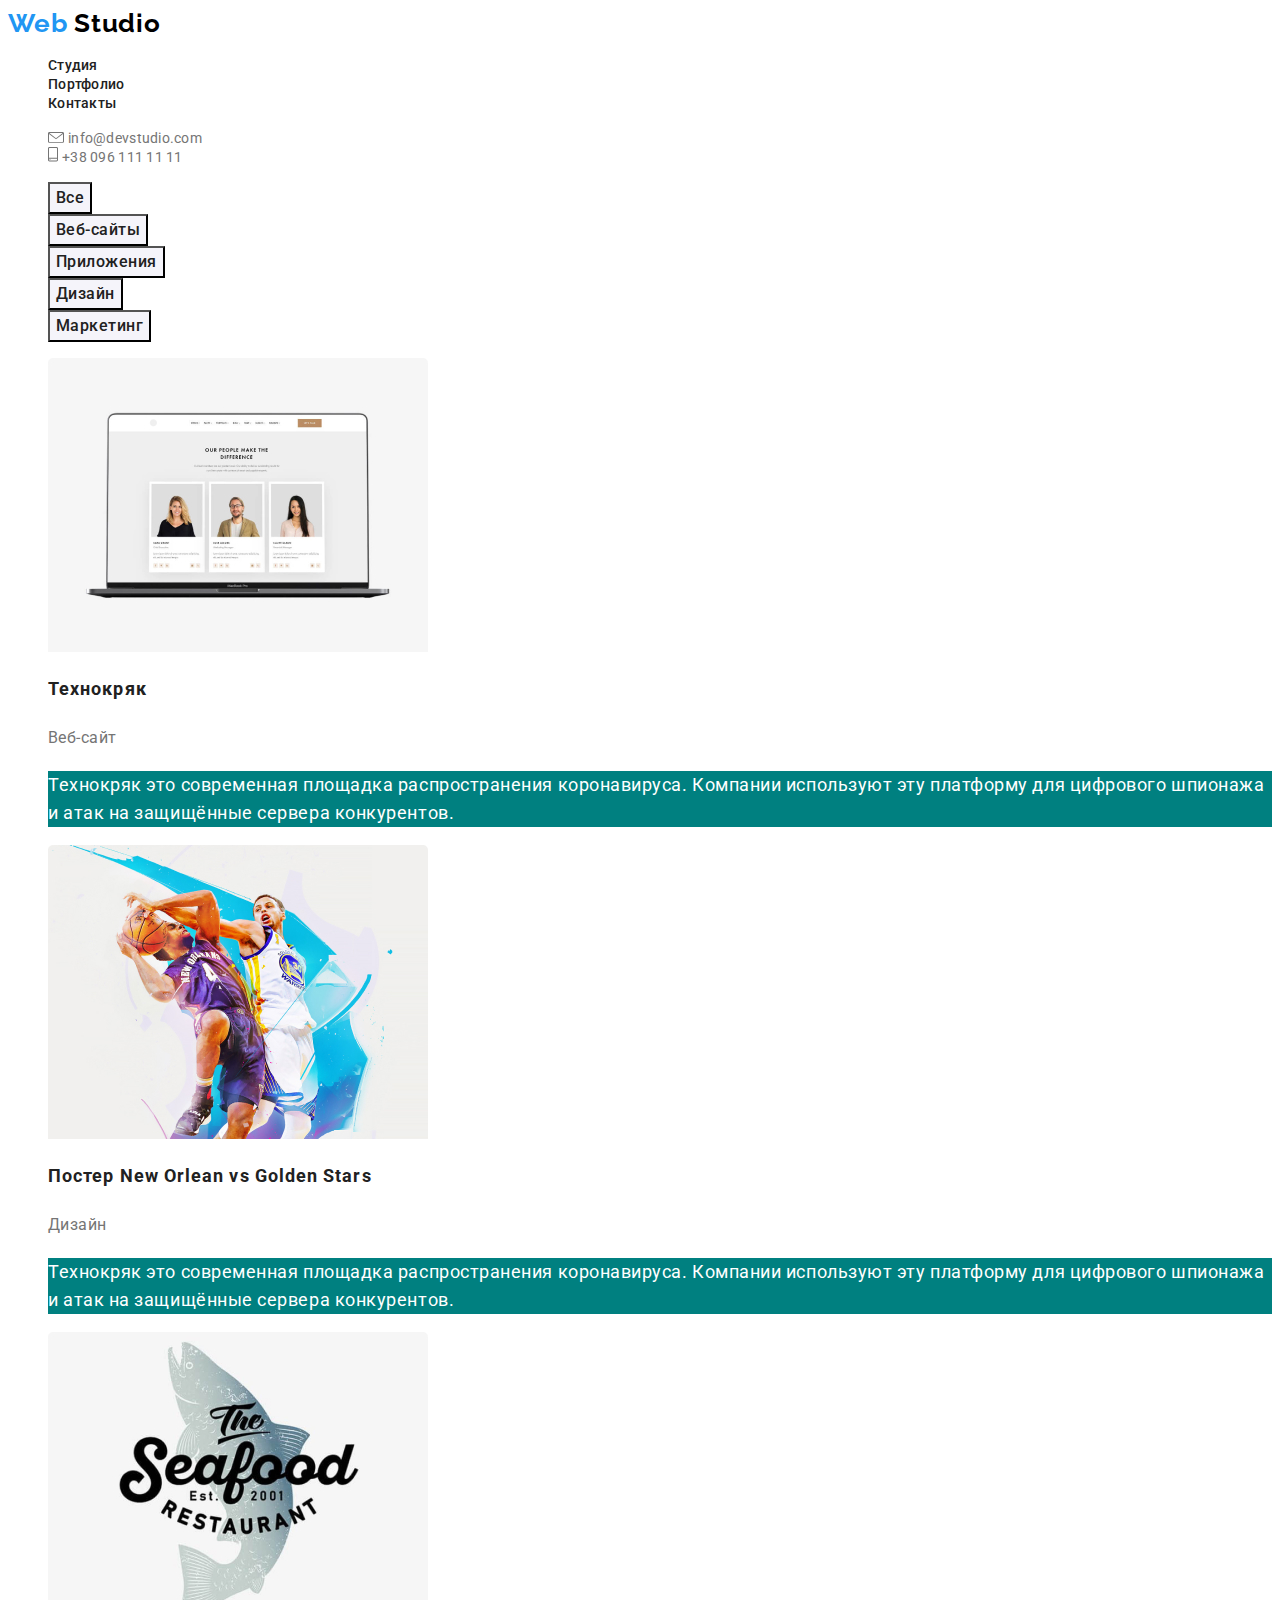
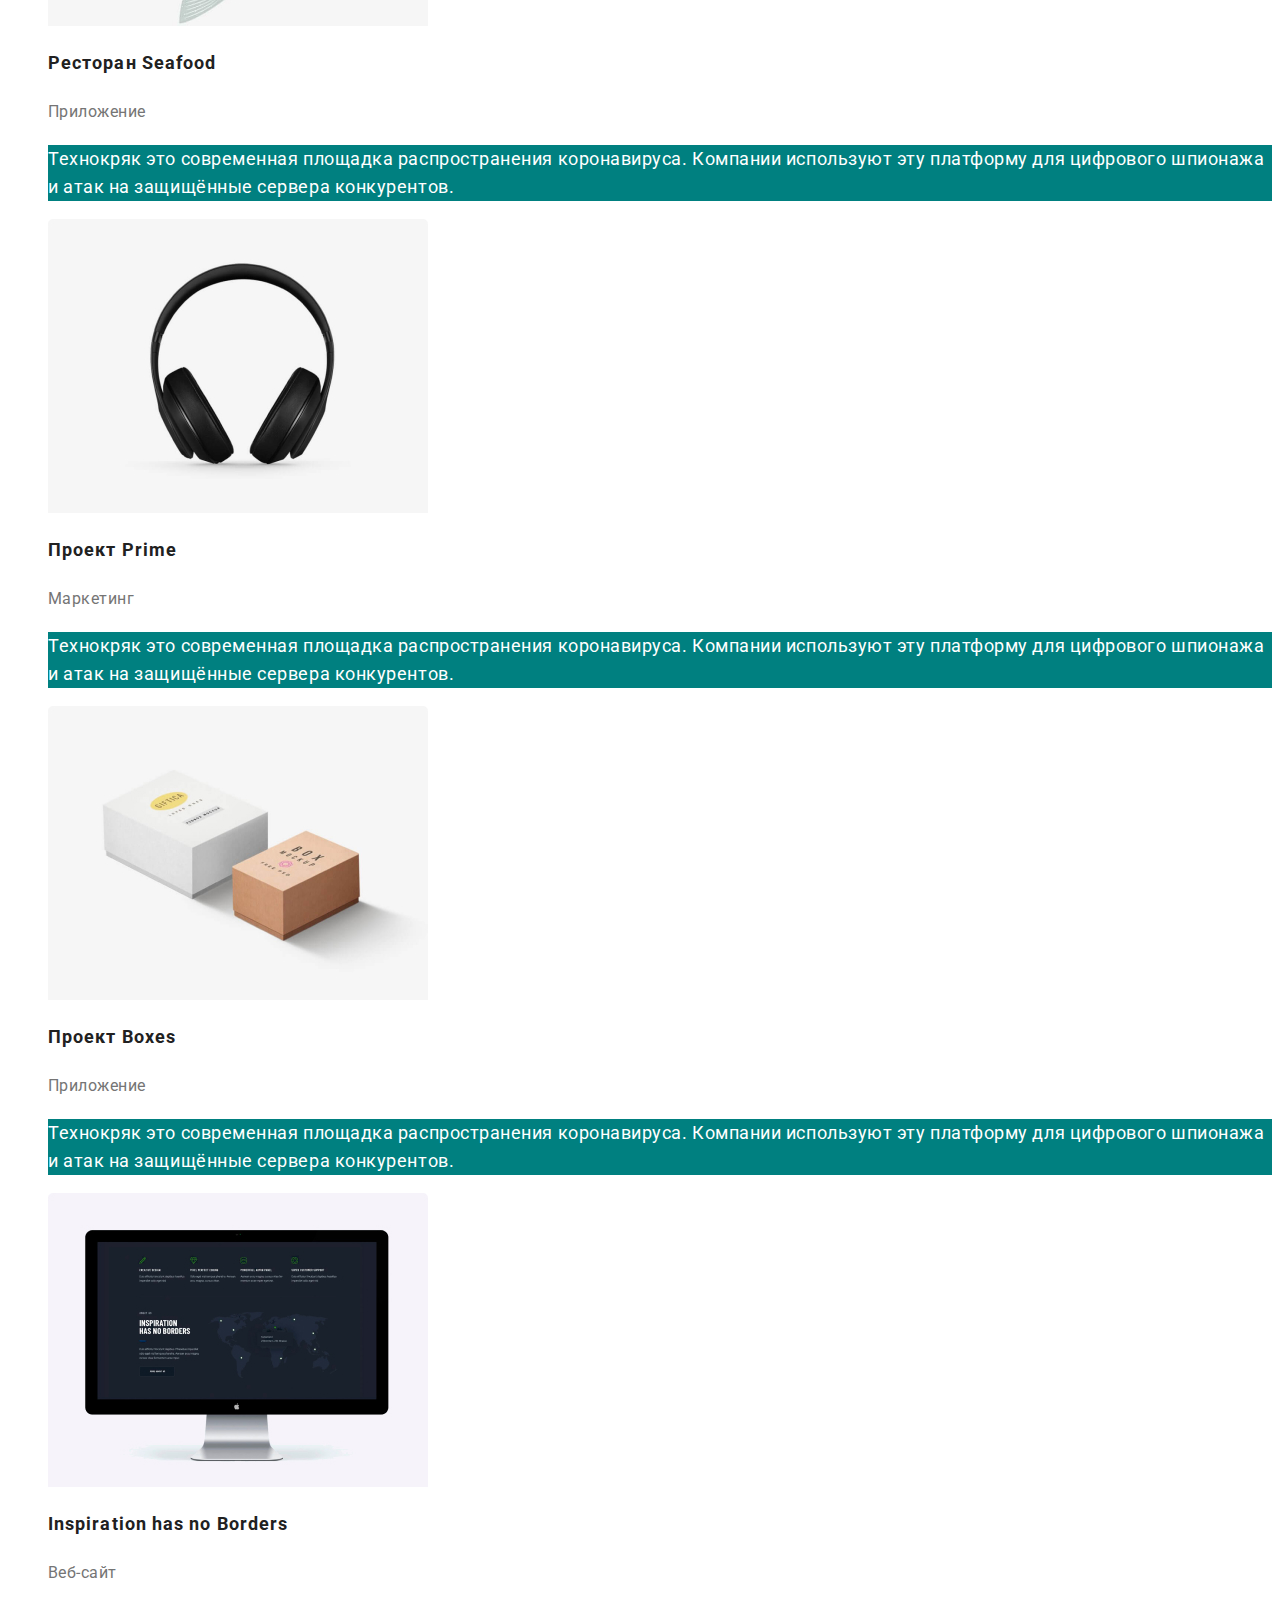
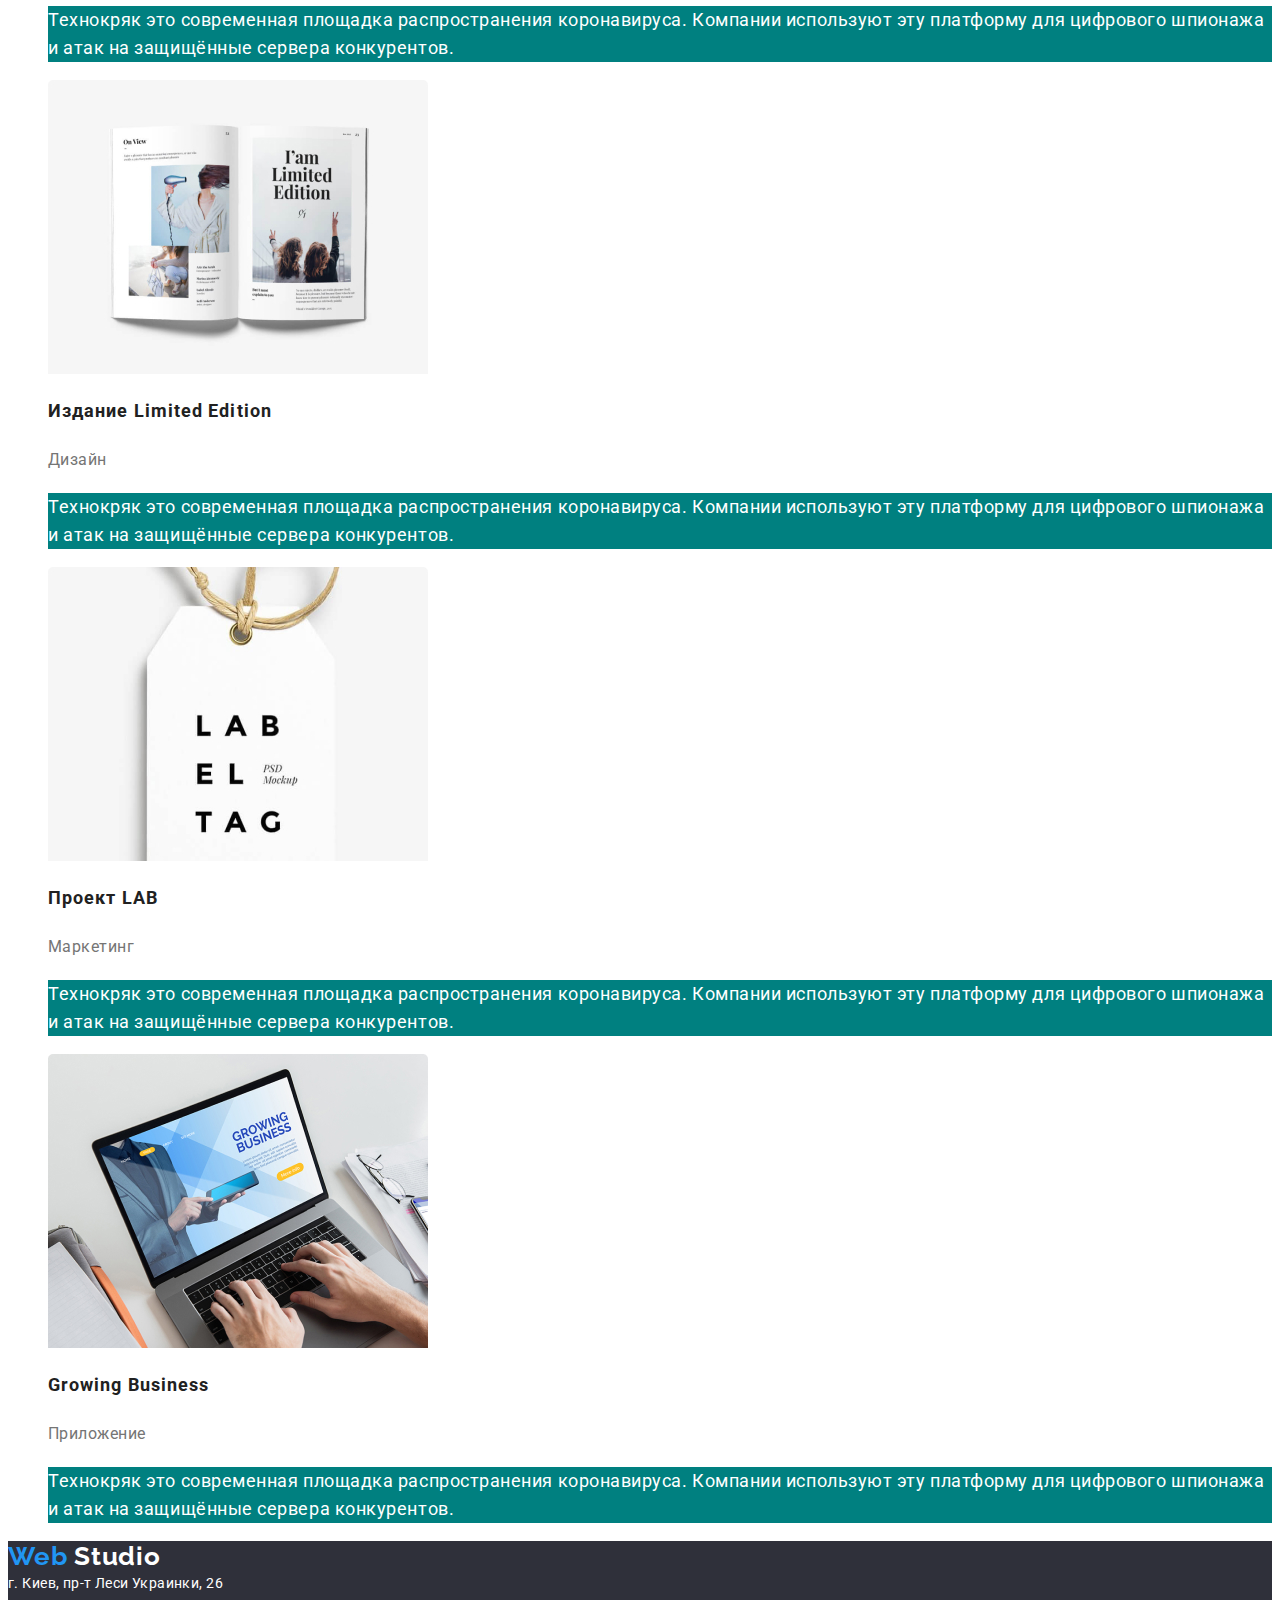
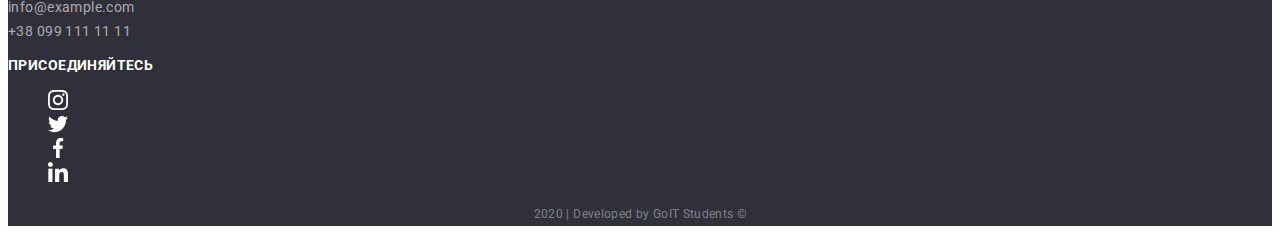
==== portfolio.html @ 72226795 "commit" ====
<!DOCTYPE html>
<html lang="ru">
<head>
    <meta charset="UTF-8">
    <meta name="viewport" content="width=device-width, initial-scale=1.0">
    <title>Портфолио</title>
    <link href="https://fonts.googleapis.com/css2?family=Raleway:wght@700&family=Roboto:wght@400;500;700;900&display=swap" rel="stylesheet">
    <link rel="stylesheet" href="./css/styles.css">
</head>
<body>
    <!-- Шапка сайта -->
    <header>
        <!-- Главная навигация -->
        <nav>
            <a href="./index.html" lang="en" class="studio-logo">Web <span class="logo">Studio</span></a>
            <!-- Навигация на другие страницы -->
            <ul class="nav-bar">
                <li><a href="./index.html" target="_blank" class="link">Студия</a></li>
                <li><a href="./portfolio.html" class="link">Портфолио</a></li>
                <li><a href="./contacts.html" target="_blank" class="link">Контакты</a></li>
            </ul>
        </nav>

        <ul class="contacts">
            <li>
                <svg width="16" height="11" viewBox="0 0 16 11" fill="none" xmlns="http://www.w3.org/2000/svg">
                <path d="M14.5 0H1.50001C0.672854 0 0 0.608544 0 1.35664V9.49644C0 10.2445 0.672854 10.8531 1.50001 10.8531H14.5C15.3271 10.8531 16 10.2445 16 9.49644V1.35664C16 0.608544 15.3271 0 14.5 0ZM14.5 0.904418C14.5679 0.904418 14.6325 0.917165 14.6916 0.939428L8 6.18479L1.30833 0.939428C1.36742 0.917196 1.43204 0.904418 1.49998 0.904418H14.5ZM14.5 9.94863H1.50001C1.22414 9.94863 0.999996 9.74594 0.999996 9.49641V1.89496L7.67236 7.12497C7.76661 7.1987 7.8833 7.23538 8 7.23538C8.1167 7.23538 8.23339 7.19874 8.32764 7.12497L15 1.89496V9.49644C15 9.74594 14.7759 9.94863 14.5 9.94863Z" fill="#757575"/>
                </svg>
                <a href="mailto:info@devstudio.com" class="studio-contacts">info@devstudio.com</a>
            </li>
            <li>
                <svg width="10" height="15" viewBox="0 0 10 15" fill="none" xmlns="http://www.w3.org/2000/svg">
                    <path d="M8.5 0H1.5C0.672848 0 0 0.60854 0 1.35663V13.1141C0 13.8622 0.672848 14.4708 1.5 14.4708H8.5C9.32715 14.4708 10 13.8622 10 13.1141V1.35663C10 0.60854 9.32715 0 8.5 0ZM1.5 0.904423H8.5C8.77588 0.904423 9 1.10712 9 1.35663V10.8531H1V1.35663C1 1.10712 1.22412 0.904423 1.5 0.904423ZM8.5 13.5663H1.5C1.22412 13.5663 1 13.3636 1 13.1141V11.7575H9V13.1141C9 13.3636 8.77588 13.5663 8.5 13.5663Z" fill="#757575"/>
                    <path d="M2.35355 12.3422C2.54882 12.5188 2.54882 12.8051 2.35355 12.9817C2.15828 13.1583 1.84172 13.1583 1.64645 12.9817C1.45118 12.8051 1.45118 12.5188 1.64645 12.3422C1.84172 12.1656 2.15828 12.1656 2.35355 12.3422Z" fill="#757575"/>
                </svg>                   
                <a href="tel:+380961111111" class="studio-contacts">+38 096 111 11 11</a>
            </li>
        </ul>
    </header>
    <!-- Основной контент портфолио веб-студии -->
    <!-- Навигация по альбомам -->
    <main>
        <section>       
            <h1 class="hidden-title">Карточки проектов</h1>
            <ul class="filter">
                <li><button type="button" class="nav-portfolio">Все</button></li>
                <li><button type="button" class="nav-portfolio">Веб-сайты</button></li>
                <li><button type="button" class="nav-portfolio">Приложения</button></li>
                <li><button type="button" class="nav-portfolio">Дизайн</button></li>
                <li><button type="button" class="nav-portfolio">Маркетинг</button></li>
            </ul>
        <!-- Примеры работ -->
            <ul class="work-list">
                <li class="work-item">
                    <a href="">
                        <img src="./images/portfolio/site.jpg" alt="Оформление сайта" width="380" height="294">
                        <h2 class="list-title">Технокряк</h2>
                        <p class="work-type">Веб-сайт</p>
                        <p class="work-description">Технокряк это современная площадка распространения коронавируса. Компании используют эту платформу для цифрового шпионажа и атак на защищённые сервера конкурентов.</p>
                    </a>
                </li>
                <li class="work-item">
                    <a href="">
                        <img src="./images/portfolio/poster.jpg" alt="Постер с баскетболистами" width="380" height="294">
                        <h2 class="list-title">Постер New Orlean vs Golden Stars</h2>
                        <p class="work-type">Дизайн</p>
                        <p class="work-description">Технокряк это современная площадка распространения коронавируса. Компании используют эту платформу для цифрового шпионажа и атак на защищённые сервера конкурентов.</p>
                    </a>
                </li>
                <li class="work-item">
                    <a href="">
                        <img src="./images/portfolio/seafood.jpg" alt="Лого ресторана" width="380" height="294">
                        <h2 class="list-title">Ресторан Seafood</h2>
                        <p class="work-type">Приложение</p>
                        <p class="work-description">Технокряк это современная площадка распространения коронавируса. Компании используют эту платформу для цифрового шпионажа и атак на защищённые сервера конкурентов.</p>
                    </a>
                </li>
                <li class="work-item">
                    <a href=""><img src="./images/portfolio/prime.jpg" alt="Наушники" width="380" height="294">
                        <h2 class="list-title">Проект Prime</h2>
                        <p class="work-type">Маркетинг</p>
                        <p class="work-description">Технокряк это современная площадка распространения коронавируса. Компании используют эту платформу для цифрового шпионажа и атак на защищённые сервера конкурентов.</p>
                    </a>
                </li>
                <li class="work-item">
                    <a href="">
                        <img src="./images/portfolio/boxes.jpg" alt="Картонные коробки" width="380" height="294">
                        <h2 class="list-title">Проект Boxes</h2>
                        <p class="work-type">Приложение</p>
                        <p class="work-description">Технокряк это современная площадка распространения коронавируса. Компании используют эту платформу для цифрового шпионажа и атак на защищённые сервера конкурентов.</p>
                    </a>
                </li>
                <li class="work-item">
                    <a href="">
                        <img src="./images/portfolio/inspiration.jpg" alt="Монитор" width="380" height="294">
                        <h2 lang="en" class="list-title">Inspiration has no Borders</h2>
                        <p class="work-type">Веб-сайт</p>
                        <p class="work-description">Технокряк это современная площадка распространения коронавируса. Компании используют эту платформу для цифрового шпионажа и атак на защищённые сервера конкурентов.</p>
                    </a>
                </li>
                <li class="work-item">
                    <a href="">
                        <img src="./images/portfolio/limited-edition.jpg" alt="Открытый журнал" width="380" height="294">
                        <h2 class="list-title">Издание Limited Edition</h2>
                        <p class="work-type">Дизайн</p>
                        <p class="work-description">Технокряк это современная площадка распространения коронавируса. Компании используют эту платформу для цифрового шпионажа и атак на защищённые сервера конкурентов.</p>
                    </a>
                </li>
                <li class="work-item">
                    <a href="">
                        <img src="./images/portfolio/lab.jpg" alt="Бирка для изделия" width="380" height="294">
                        <h2 lang="en" class="list-title">Проект LAB</h2>
                        <p class="work-type">Маркетинг</p>
                        <p class="work-description">Технокряк это современная площадка распространения коронавируса. Компании используют эту платформу для цифрового шпионажа и атак на защищённые сервера конкурентов.</p>
                    </a>
                </li>
                <li class="work-item">
                    <a href=""><img src="./images/portfolio/business.jpg" alt="Открытый ноутбук" width="380" height="294">
                        <h2 class="list-title">Growing Business</h2>
                        <p class="work-type">Приложение</p>
                        <p class="work-description">Технокряк это современная площадка распространения коронавируса. Компании используют эту платформу для цифрового шпионажа и атак на защищённые сервера конкурентов.</p>
                    </a>
                </li>
            </ul>
        </section>
    </main>
    <!-- Подвал сайта -->
    <footer>
        <a href="./index.html" lang="en" class="studio-logo">Web <span class="footer-logo">Studio</span></a>
        <address>
            г. Киев, пр-т Леси Украинки, 26
        </address>
        <address>
            <a href="mailto:info@example.com" class="footer-contacts">info@example.com</a><br>
            <a href="tel:+380991111111" class="footer-contacts">+38 099 111 11 11</a>
          </address>
        <p class="join-us">Присоединяйтесь</p>           
        <ul class="social-links-list">
            <li>
                <a href="http://www.instagram.com" target="_blank" rel="noreferrer noopener" aria-label="Instagram link">
                    <svg width="20" height="20" viewBox="0 0 20 20" fill="none" xmlns="http://www.w3.org/2000/svg">
                        <path d="M19.9804 5.88005C19.9336 4.81738 19.7617 4.0868 19.5156 3.45374C19.2616 2.78176 18.8709 2.18014 18.359 1.68002C17.8589 1.1721 17.2533 0.777435 16.5891 0.527447C15.9524 0.281274 15.2256 0.109427 14.163 0.0625732C13.0924 0.0117516 12.7525 0 10.0371 0C7.32173 0 6.98185 0.0117516 5.91521 0.0586052C4.85253 0.105459 4.12195 0.277459 3.48904 0.523479C2.81692 0.777435 2.2153 1.16814 1.71517 1.68002C1.20726 2.18014 0.812743 2.78573 0.562603 3.44992C0.31643 4.0868 0.144583 4.81341 0.0977294 5.87609C0.0469078 6.9467 0.0351562 7.28658 0.0351562 10.002C0.0351562 12.7173 0.0469078 13.0572 0.0937614 14.1239C0.140615 15.1865 0.312615 15.9171 0.558787 16.5502C0.812743 17.2221 1.20726 17.8238 1.71517 18.3239C2.2153 18.8318 2.82088 19.2265 3.48508 19.4765C4.12195 19.7226 4.84856 19.8945 5.91139 19.9413C6.97788 19.9883 7.31791 19.9999 10.0333 19.9999C12.7487 19.9999 13.0885 19.9883 14.1552 19.9413C15.2179 19.8945 15.9484 19.7226 16.5813 19.4765C17.9254 18.9568 18.9881 17.8941 19.5078 16.5502C19.7538 15.9133 19.9258 15.1865 19.9727 14.1239C20.0195 13.0572 20.0313 12.7173 20.0313 10.002C20.0313 7.28658 20.0273 6.9467 19.9804 5.88005ZM18.1794 14.0457C18.1364 15.0225 17.9723 15.5499 17.8356 15.9015C17.4995 16.7728 16.808 17.4643 15.9367 17.8004C15.5851 17.9372 15.0538 18.1012 14.0809 18.1441C13.026 18.1911 12.7096 18.2027 10.0411 18.2027C7.37255 18.2027 7.05221 18.1911 6.00113 18.1441C5.02438 18.1012 4.49693 17.9372 4.1453 17.8004C3.71171 17.6402 3.31704 17.3862 2.9967 17.0541C2.6646 16.7298 2.41065 16.3391 2.2504 15.9055C2.11365 15.5539 1.94959 15.0225 1.90671 14.0497C1.8597 12.9948 1.8481 12.6783 1.8481 10.0097C1.8481 7.34122 1.8597 7.02087 1.90671 5.96995C1.94959 4.99319 2.11365 4.46575 2.2504 4.11412C2.41065 3.68038 2.6646 3.28586 3.00067 2.96536C3.32483 2.63327 3.71553 2.37931 4.14927 2.21921C4.5009 2.08247 5.03231 1.9184 6.0051 1.87537C7.05999 1.82851 7.37652 1.81676 10.0449 1.81676C12.7174 1.81676 13.0337 1.82851 14.0848 1.87537C15.0616 1.9184 15.589 2.08247 15.9407 2.21921C16.3742 2.37931 16.7689 2.63327 17.0893 2.96536C17.4213 3.28967 17.6753 3.68038 17.8356 4.11412C17.9723 4.46575 18.1364 4.99701 18.1794 5.96995C18.2263 7.02484 18.238 7.34122 18.238 10.0097C18.238 12.6783 18.2263 12.9908 18.1794 14.0457Z" fill="#FFFFFF"/>
                        <path d="M10.0371 4.86414C7.20074 4.86414 4.89941 7.16531 4.89941 10.0019C4.89941 12.8384 7.20074 15.1396 10.0371 15.1396C12.8737 15.1396 15.1749 12.8384 15.1749 10.0019C15.1749 7.16531 12.8737 4.86414 10.0371 4.86414ZM10.0371 13.3346C8.19702 13.3346 6.70442 11.8421 6.70442 10.0019C6.70442 8.16159 8.19702 6.66914 10.0371 6.66914C11.8774 6.66914 13.3698 8.16159 13.3698 10.0019C13.3698 11.8421 11.8774 13.3346 10.0371 13.3346Z" fill="#FFFFFF"/>
                        <path d="M16.5775 4.6611C16.5775 5.32346 16.0404 5.86052 15.3779 5.86052C14.7155 5.86052 14.1785 5.32346 14.1785 4.6611C14.1785 3.99858 14.7155 3.46167 15.3779 3.46167C16.0404 3.46167 16.5775 3.99858 16.5775 4.6611Z" fill="#FFFFFF"/>
                    </svg>
                </a>  
            </li>
            <li>
                <a href="http://www.twitter.com" target="_blank" rel="noreferrer noopener" aria-label="Twitter link">
                    <svg width="20" height="20" viewBox="0 0 20 20" fill="none" xmlns="http://www.w3.org/2000/svg">
                        <path d="M20 3.79875C19.2563 4.125 18.4637 4.34125 17.6375 4.44625C18.4875 3.93875 19.1363 3.14125 19.4412 2.18C18.6488 2.6525 17.7738 2.98625 16.8412 3.1725C16.0887 2.37125 15.0162 1.875 13.8462 1.875C11.5763 1.875 9.74875 3.7175 9.74875 5.97625C9.74875 6.30125 9.77625 6.61375 9.84375 6.91125C6.435 6.745 3.41875 5.11125 1.3925 2.6225C1.03875 3.23625 0.83125 3.93875 0.83125 4.695C0.83125 6.115 1.5625 7.37375 2.6525 8.1025C1.99375 8.09 1.3475 7.89875 0.8 7.5975C0.8 7.61 0.8 7.62625 0.8 7.6425C0.8 9.635 2.22125 11.29 4.085 11.6712C3.75125 11.7625 3.3875 11.8062 3.01 11.8062C2.7475 11.8062 2.4825 11.7913 2.23375 11.7362C2.765 13.36 4.2725 14.5538 6.065 14.5925C4.67 15.6838 2.89875 16.3412 0.98125 16.3412C0.645 16.3412 0.3225 16.3263 0 16.285C1.81625 17.4563 3.96875 18.125 6.29 18.125C13.835 18.125 17.96 11.875 17.96 6.4575C17.96 6.27625 17.9538 6.10125 17.945 5.9275C18.7588 5.35 19.4425 4.62875 20 3.79875Z" fill="#FFFFFF"/>
                    </svg>
                </a>                       
            </li>
            <li>
                <a href="http://www.facebook.com" target="_blank" rel="noreferrer noopener" aria-label="Facebook link">
                    <svg width="20" height="20" viewBox="0 0 20 20" fill="none" xmlns="http://www.w3.org/2000/svg">
                        <path d="M13.3308 3.32083H15.1566V0.140833C14.8416 0.0975 13.7583 0 12.4966 0C9.8641 0 8.06076 1.65583 8.06076 4.69917V7.5H5.15576V11.055H8.06076V20H11.6224V11.0558H14.4099L14.8524 7.50083H11.6216V5.05167C11.6224 4.02417 11.8991 3.32083 13.3308 3.32083Z" fill="#FFFFFF"/>
                    </svg>
                </a>                           
            </li>
            <li>
                <a href="http://www.linkedin.com" target="_blank" rel="noreferrer noopener" aria-label="LinkedIn link">
                    <svg width="20" height="20" viewBox="0 0 20 20" fill="none" xmlns="http://www.w3.org/2000/svg">
                        <path d="M19.9951 20.0001V19.9993H20.0001V12.6643C20.0001 9.07593 19.2276 6.31177 15.0326 6.31177C13.0159 6.31177 11.6626 7.41843 11.1101 8.4676H11.0517V6.64677H7.07422V19.9993H11.2159V13.3876C11.2159 11.6468 11.5459 9.96343 13.7017 9.96343C15.8259 9.96343 15.8576 11.9501 15.8576 13.4993V20.0001H19.9951Z" fill="#FFFFFF"/>
                        <path d="M0.330078 6.64746H4.47675V20H0.330078V6.64746Z" fill="#FFFFFF"/>
                        <path d="M2.40167 0C1.07583 0 0 1.07583 0 2.40167C0 3.7275 1.07583 4.82583 2.40167 4.82583C3.7275 4.82583 4.80333 3.7275 4.80333 2.40167C4.8025 1.07583 3.72667 0 2.40167 0V0Z" fill="#FFFFFF"/>
                    </svg>
                </a>                           
            </li>
        </ul>
        <p class="copyright">2020 | Developed by GoIT Students &copy;</p>

    </footer>

</body>
</html>
---- css/styles.css ----
/* Палитра основных цветов лендинга
#757575; #2196F3; #212121; #FFFFFF; color: rgba(255, 255, 255, 0.6); color: rgba(255, 255, 255, 0.4);
#AFB1B8; #F5F4FA; #FFFFFF; #E5E5E5; #F5F4FA; #2F303A;*/

:root {
--main-accent: #2196F3;
--primary-page-text: #757575;
--secondary-page-text: #212121;
--logo-part-text: #000000;
--page-hero-text: #FFFFFF;
--footer-contacts: rgba(255, 255, 255, 0.6);
--copyright: rgba(255, 255, 255, 0.4);
--link-icons: #AFB1B8;
--bnf-icons-bg: #F5F4FA;
--primary-bg: #FFFFFF;
--fig-caption-bg: rgba(47, 48, 58, 0.8);
--team-section-bg: #F5F4FA;
--footer-bg: #2F303A;
}

/* Шрифты  и главный фон страницы*/
body {
    font-family: 'Roboto', sans-serif;
    background-color: var(--primary-bg);
}

/* Шапка сайта */
/* Логотип веб-студии */
.studio-logo {
    color: var(--main-accent);
    font-family: Raleway;
    font-weight: 700;
    font-size: 26px;
    line-height: 1.2;
    letter-spacing: 0.03em;
    text-decoration: none;
}
/* Часть логотипа */
.logo {
    color: var(--logo-part-text);
}

/* Меню навигации */
.nav-bar {
    list-style-type: none;
}

.nav-bar .link {
    color: var(--secondary-page-text);
    font-weight: 500;
    font-size: 14px;
    line-height: 1.14;
    letter-spacing: 0.02em;
}

.link {
    text-decoration: none;
}

.link:hover,
.link:focus {
    color: var(--main-accent);
}

/* Контакты веб-студии */
.contacts {
    list-style-type: none;
}
.studio-contacts {
    color: var(--primary-page-text);
    font-size: 14px;
    line-height: 1.14;
    letter-spacing: 0.02em;
    text-decoration: none;
}

.studio-contacts:hover,
.studio-contacts:focus {
    color: var(--main-accent);
}

/* Баннер с фоновым рисунком */
.banner {
    color: var(--page-hero-text);
    /* цвет фона не из макета добавлен для контраста */
    background-color: teal;
    font-weight: 900;
    font-size: 44px;
    line-height: 1.36;
    text-align: center;
    letter-spacing: 0.06em;
    text-transform: uppercase;
}
/* Кнопка заказа */
.button {
    color: var(--page-hero-text);
    background-color: var(--main-accent);
    font-weight: 700;
    font-size: 16px;
    line-height: 1.87;
    text-align: center;
    letter-spacing: 0.06em;
    text-decoration: none;
}
/* Основной контент */
.our-benefits {
    color: var(--primary-page-text);
    font-size: 14px;
    line-height: 1.71;
    letter-spacing: 0.03em;
}
/* Скрытый заголовок */
.hidden-title {
    display: none;
}
/* Наши преимущества */
.benefits-list {
    list-style-type: none;
}

.benefits-list .title {
    color: var(--secondary-page-text);
    font-weight: 700;
    font-size: 14px;
    line-height: 1.14;
    letter-spacing: 0.03em;
    text-transform: uppercase;
}
/* Чем мы занимаемся */
/* Заголовок секции */
.projects-title {
    color: var(--secondary-page-text);
    font-weight: 700;
    font-size: 36px;
    line-height: 1.17;
    letter-spacing: 0.03em;
}

.categories {
    list-style-type: none;
}

/* Подписи к проектам */
.project {
    color: var(--page-hero-text);
    background-color: var(--fig-caption-bg);
    font-weight: 700;
    font-size: 14px;
    line-height: 1.14;
    letter-spacing: 0.03em;
    text-transform: uppercase;
}
/* Сотрудники */
.team {
    background-color: var(--team-section-bg);
}
/* Заголовок секции */
.team-title {
    color: var(--secondary-page-text);
    font-weight: bold;
    font-size: 36px;
    line-height: 1.17;
    letter-spacing: 0.03em;
}

.team-list {
    list-style-type: none;
}

/* Имя сотрудника */
.employee-name {
    color: var(--secondary-page-text);
    font-weight: 500;
    font-size: 16px;
    line-height: 1.19;
    letter-spacing: 0.03em;
}
/* Должность */
.employee-position {
    color: var(--primary-page-text);
    font-size: 16px;
    line-height: 1.19;
    letter-spacing: 0.03em;
}

.social-links-list {
    list-style-type: none;
}

/* Секция клиентов */
/* Заголовок секции */
.clients-title {
    color: var(--secondary-page-text);
    font-weight: 700;
    font-size: 36px;
    line-height: 1.17;
    letter-spacing: 0.03em;
}

.clients-list {
    list-style-type: none;
}

/* Подвал сайта */
footer {
    background-color: var(--footer-bg);
}
/* Логотип веб-студии в футере */
.studio-logo-footer {
    font-family: Raleway;
    font-weight: 700;
    font-size: 22px;
    line-height: 1.18;
    letter-spacing: 0.03em;
    text-decoration: none;
}

.studio-logo-footer:visited {
    color: var(--main-accent);
}

.footer-logo {
    color: var(--page-hero-text);
}
/* Адрес веб-студии */
address {
    color: var(--page-hero-text);
    font-style: normal;
    font-size: 14px;
    line-height: 1.71;
    letter-spacing: 0.03em;
}
/*  Контакты веб-студии в футере*/
.footer-contacts {
    color: var(--footer-contacts);
    font-size: 14px;
    line-height: 1.71;
    letter-spacing: 0.03em;
    text-decoration: none;
}
/* Призыв "присоединяйтесь" */
.join-us {
    color: var(--page-hero-text);
    font-weight: 700;
    font-size: 14px;
    line-height: 1.14;
    letter-spacing: 0.03em;
    text-transform: uppercase;
}
/*Разработчик сайта  */
.copyright {
    color: var(--copyright);
    font-size: 12px;
    line-height: 2;
    text-align: center;
    letter-spacing: 0.03em;
}

.filter {
    list-style-type: none;
}

.nav-portfolio {
    color: var(--secondary-page-text);
    background-color: var(--bnf-icons-bg);
    font-family: inherit;
    font-weight: 500;
    font-size: 16px;
    line-height: 1.62;
    text-align: center;
    letter-spacing: 0.03em;
}

.nav-portfolio:hover,
.nav-portfolio:focus {
    color: var(--page-hero-text);
    background-color: var(--main-accent);
}

.work-list {
    list-style-type: none;
}

.work-item > a {
    text-decoration: none;
}

.list-title {
    color: var(--secondary-page-text);
    font-weight: 700;
    font-size: 18px;
    line-height: 2;
    letter-spacing: 0.06em;
}

.work-type {
    color: var(--primary-page-text);
    font-size: 16px;
    line-height: 1.87;
    letter-spacing: 0.03em;
}

.work-description {
    color: var(--page-hero-text);
    /* Добавила фон для контраста */
    background-color: teal;
    font-size: 18px;
    line-height: 1.56;
    letter-spacing: 0.03em;
}
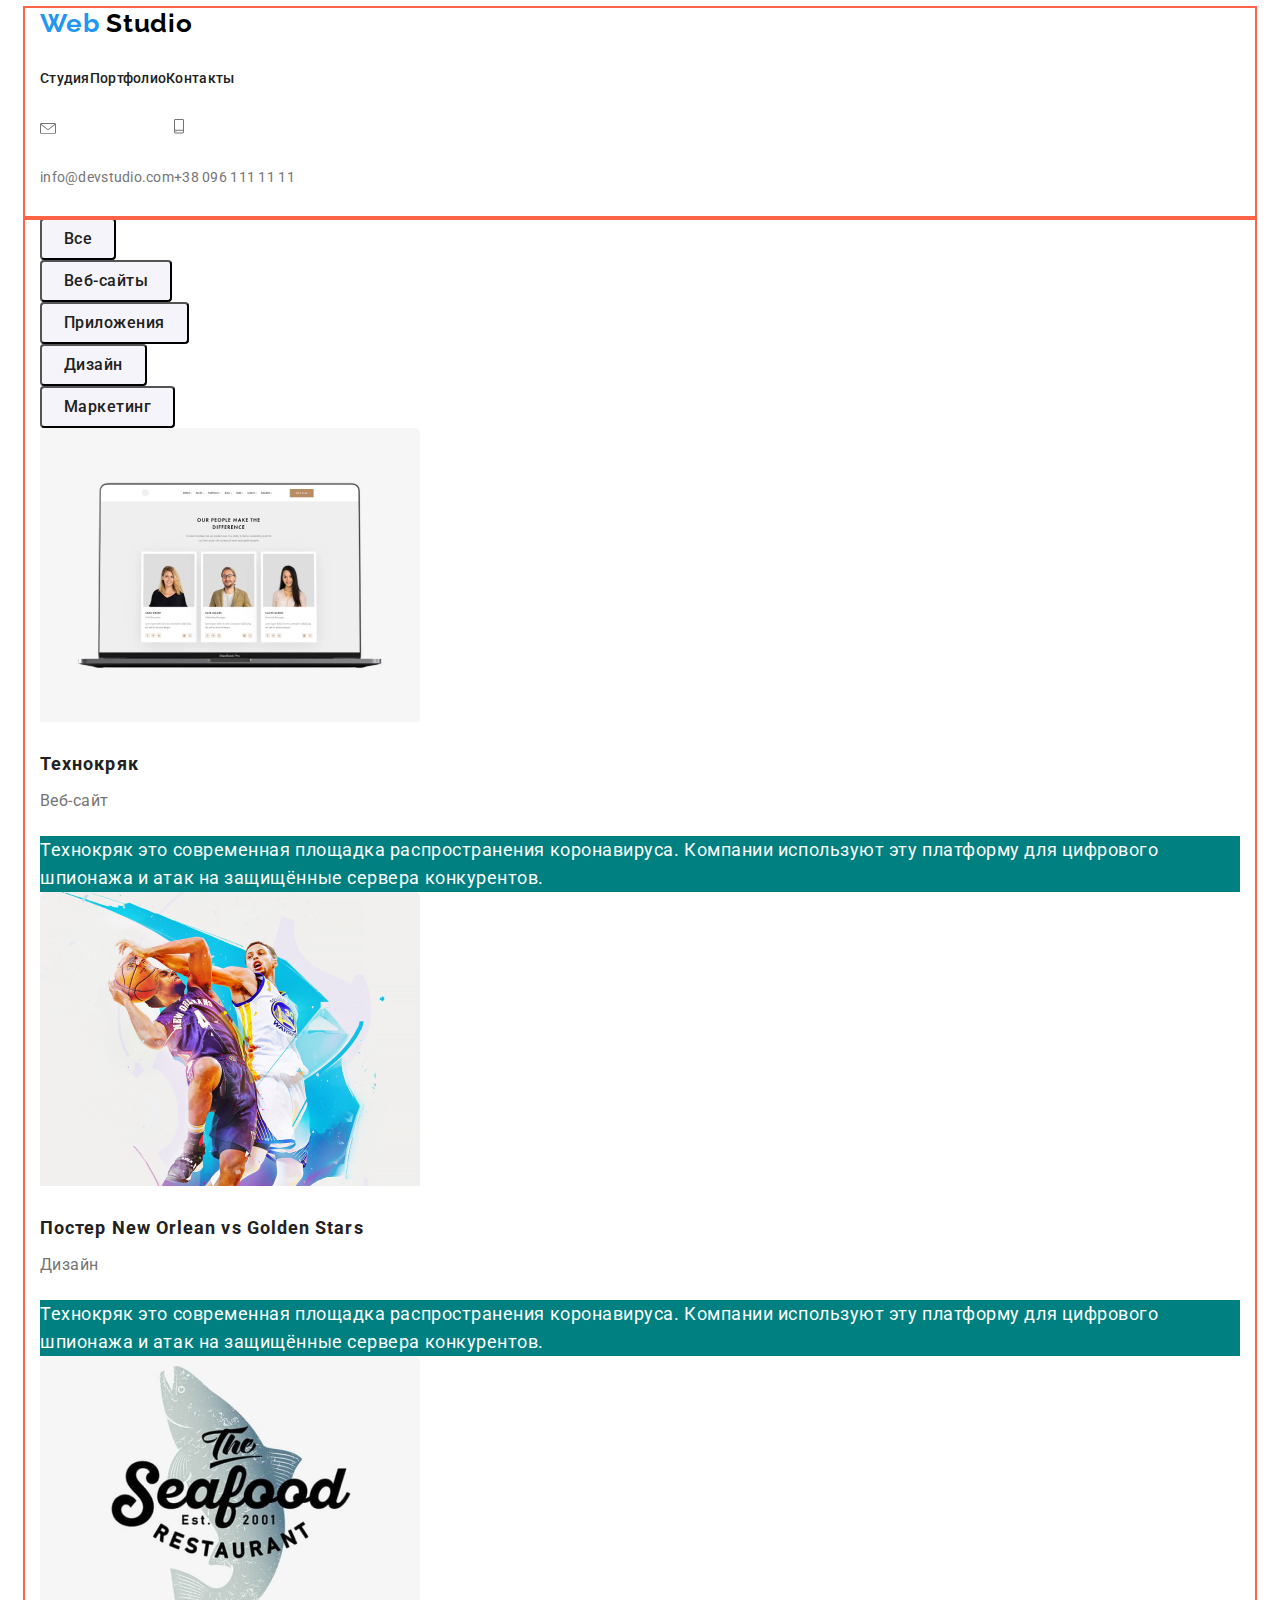
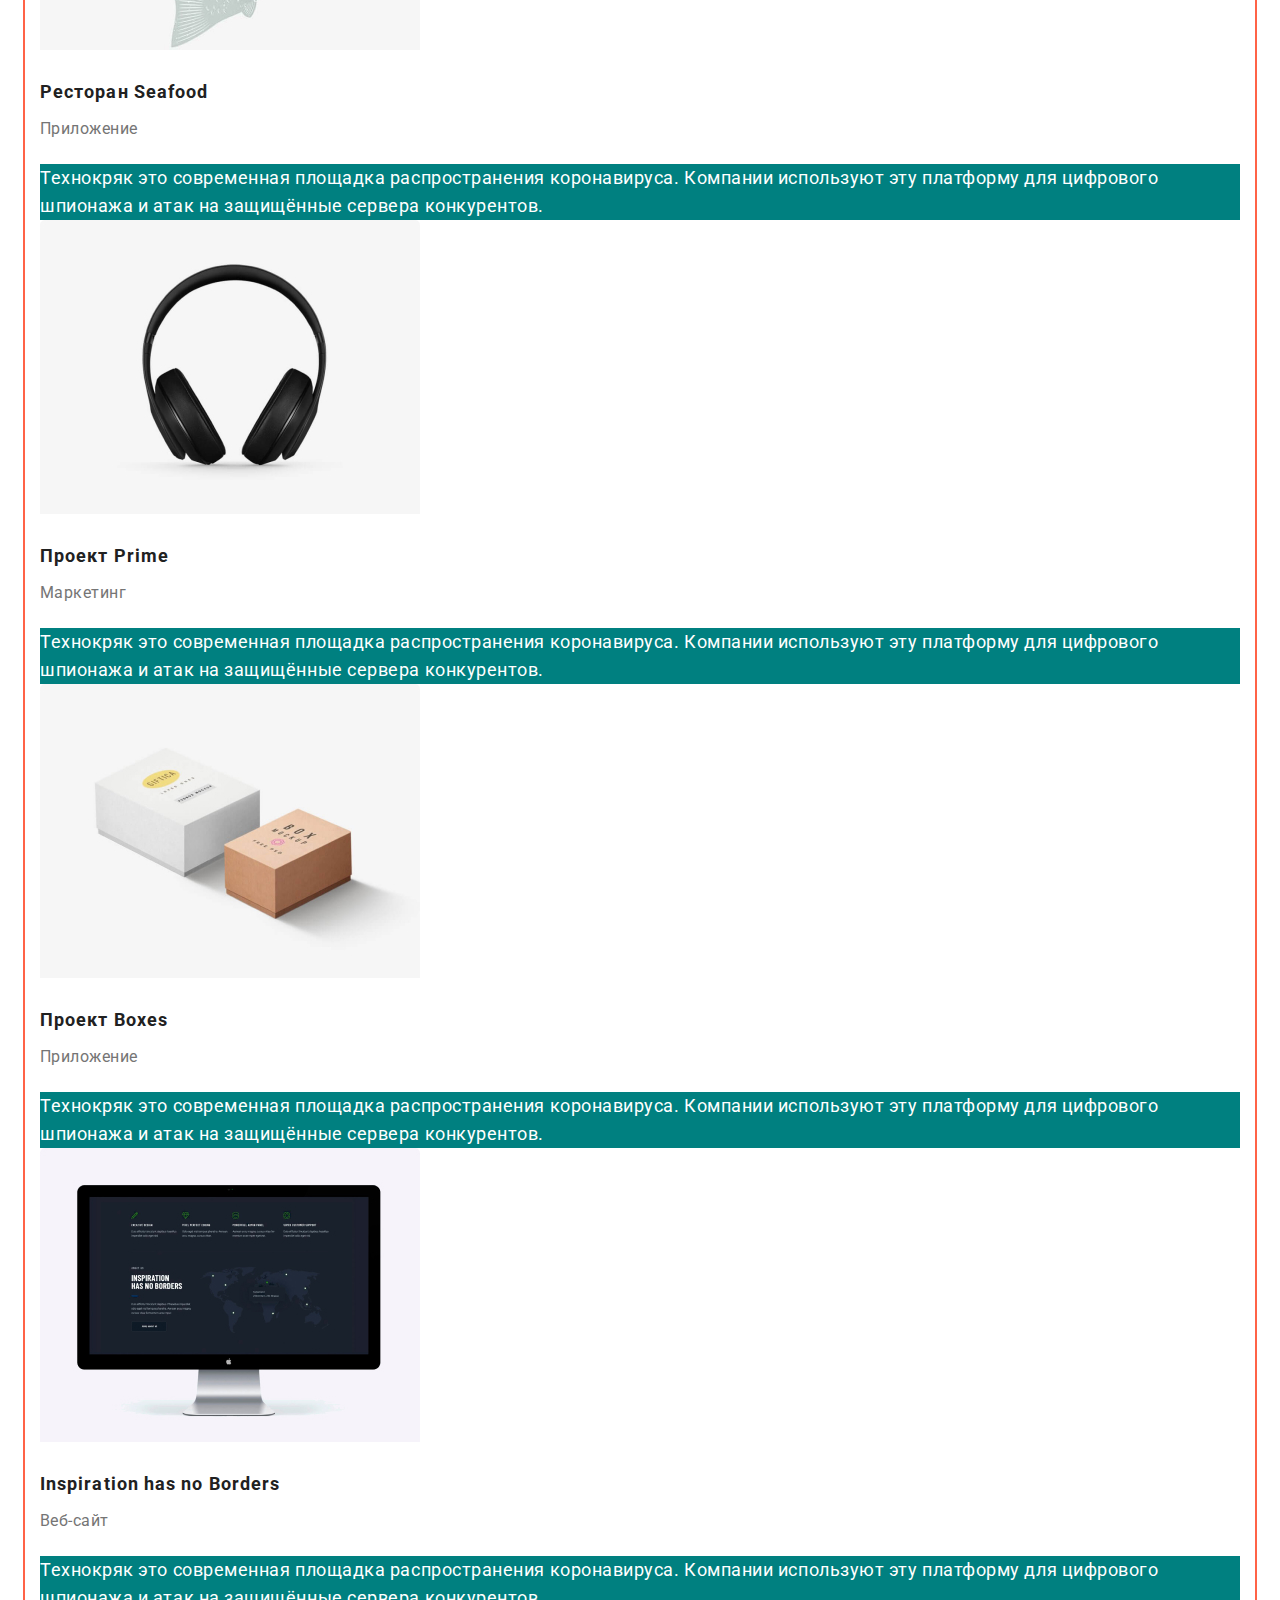
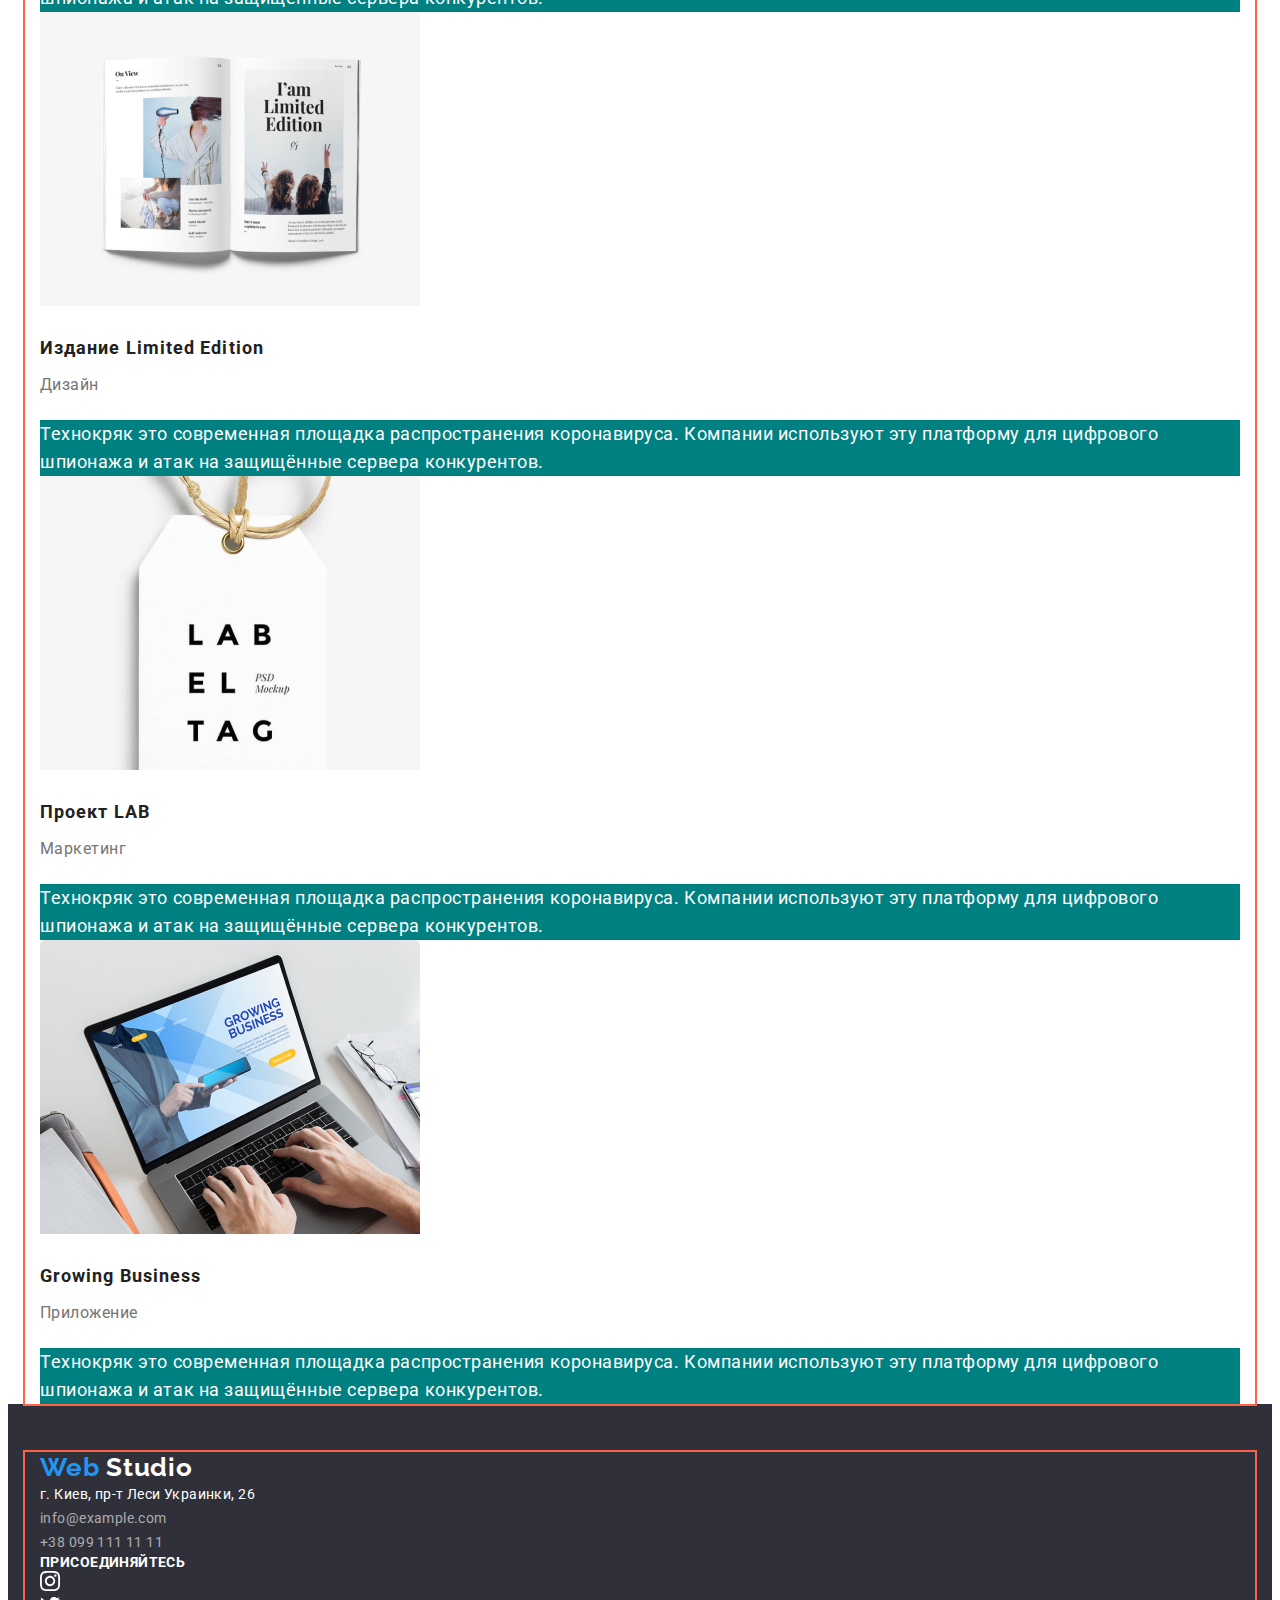
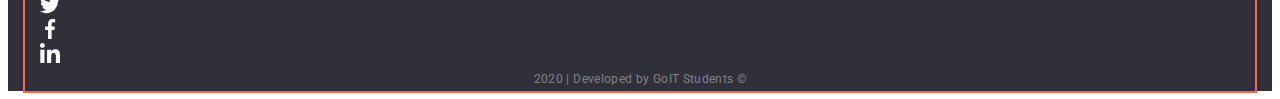
==== commit f9eb5b20: "commit" ====
--- a/portfolio.html
+++ b/portfolio.html
@@ -11,36 +11,37 @@
     <!-- Шапка сайта -->
     <header>
         <!-- Главная навигация -->
-        <nav>
-            <a href="./index.html" lang="en" class="studio-logo">Web <span class="logo">Studio</span></a>
-            <!-- Навигация на другие страницы -->
-            <ul class="nav-bar">
-                <li><a href="./index.html" target="_blank" class="link">Студия</a></li>
-                <li><a href="./portfolio.html" class="link">Портфолио</a></li>
-                <li><a href="./contacts.html" target="_blank" class="link">Контакты</a></li>
+        <div class="container">
+            <nav>
+                <a href="./index.html" lang="en" class="studio-logo">Web <span class="logo">Studio</span></a>
+                <!-- Навигация на другие страницы -->
+                <ul class="nav-bar">
+                    <li><a href="./index.html" target="_blank" class="link">Студия</a></li>
+                    <li><a href="./portfolio.html" class="link">Портфолио</a></li>
+                    <li><a href="./contacts.html" target="_blank" class="link">Контакты</a></li>
+                </ul>
+            </nav>
+            <ul class="contacts">
+                <li>
+                    <svg width="16" height="11" viewBox="0 0 16 11" fill="none" xmlns="http://www.w3.org/2000/svg">
+                    <path d="M14.5 0H1.50001C0.672854 0 0 0.608544 0 1.35664V9.49644C0 10.2445 0.672854 10.8531 1.50001 10.8531H14.5C15.3271 10.8531 16 10.2445 16 9.49644V1.35664C16 0.608544 15.3271 0 14.5 0ZM14.5 0.904418C14.5679 0.904418 14.6325 0.917165 14.6916 0.939428L8 6.18479L1.30833 0.939428C1.36742 0.917196 1.43204 0.904418 1.49998 0.904418H14.5ZM14.5 9.94863H1.50001C1.22414 9.94863 0.999996 9.74594 0.999996 9.49641V1.89496L7.67236 7.12497C7.76661 7.1987 7.8833 7.23538 8 7.23538C8.1167 7.23538 8.23339 7.19874 8.32764 7.12497L15 1.89496V9.49644C15 9.74594 14.7759 9.94863 14.5 9.94863Z" fill="#757575"/>
+                    </svg>
+                    <a href="mailto:info@devstudio.com" class="studio-contacts">info@devstudio.com</a>
+                </li>
+                <li>
+                    <svg width="10" height="15" viewBox="0 0 10 15" fill="none" xmlns="http://www.w3.org/2000/svg">
+                        <path d="M8.5 0H1.5C0.672848 0 0 0.60854 0 1.35663V13.1141C0 13.8622 0.672848 14.4708 1.5 14.4708H8.5C9.32715 14.4708 10 13.8622 10 13.1141V1.35663C10 0.60854 9.32715 0 8.5 0ZM1.5 0.904423H8.5C8.77588 0.904423 9 1.10712 9 1.35663V10.8531H1V1.35663C1 1.10712 1.22412 0.904423 1.5 0.904423ZM8.5 13.5663H1.5C1.22412 13.5663 1 13.3636 1 13.1141V11.7575H9V13.1141C9 13.3636 8.77588 13.5663 8.5 13.5663Z" fill="#757575"/>
+                        <path d="M2.35355 12.3422C2.54882 12.5188 2.54882 12.8051 2.35355 12.9817C2.15828 13.1583 1.84172 13.1583 1.64645 12.9817C1.45118 12.8051 1.45118 12.5188 1.64645 12.3422C1.84172 12.1656 2.15828 12.1656 2.35355 12.3422Z" fill="#757575"/>
+                    </svg>                   
+                    <a href="tel:+380961111111" class="studio-contacts">+38 096 111 11 11</a>
+                </li>
             </ul>
-        </nav>
-
-        <ul class="contacts">
-            <li>
-                <svg width="16" height="11" viewBox="0 0 16 11" fill="none" xmlns="http://www.w3.org/2000/svg">
-                <path d="M14.5 0H1.50001C0.672854 0 0 0.608544 0 1.35664V9.49644C0 10.2445 0.672854 10.8531 1.50001 10.8531H14.5C15.3271 10.8531 16 10.2445 16 9.49644V1.35664C16 0.608544 15.3271 0 14.5 0ZM14.5 0.904418C14.5679 0.904418 14.6325 0.917165 14.6916 0.939428L8 6.18479L1.30833 0.939428C1.36742 0.917196 1.43204 0.904418 1.49998 0.904418H14.5ZM14.5 9.94863H1.50001C1.22414 9.94863 0.999996 9.74594 0.999996 9.49641V1.89496L7.67236 7.12497C7.76661 7.1987 7.8833 7.23538 8 7.23538C8.1167 7.23538 8.23339 7.19874 8.32764 7.12497L15 1.89496V9.49644C15 9.74594 14.7759 9.94863 14.5 9.94863Z" fill="#757575"/>
-                </svg>
-                <a href="mailto:info@devstudio.com" class="studio-contacts">info@devstudio.com</a>
-            </li>
-            <li>
-                <svg width="10" height="15" viewBox="0 0 10 15" fill="none" xmlns="http://www.w3.org/2000/svg">
-                    <path d="M8.5 0H1.5C0.672848 0 0 0.60854 0 1.35663V13.1141C0 13.8622 0.672848 14.4708 1.5 14.4708H8.5C9.32715 14.4708 10 13.8622 10 13.1141V1.35663C10 0.60854 9.32715 0 8.5 0ZM1.5 0.904423H8.5C8.77588 0.904423 9 1.10712 9 1.35663V10.8531H1V1.35663C1 1.10712 1.22412 0.904423 1.5 0.904423ZM8.5 13.5663H1.5C1.22412 13.5663 1 13.3636 1 13.1141V11.7575H9V13.1141C9 13.3636 8.77588 13.5663 8.5 13.5663Z" fill="#757575"/>
-                    <path d="M2.35355 12.3422C2.54882 12.5188 2.54882 12.8051 2.35355 12.9817C2.15828 13.1583 1.84172 13.1583 1.64645 12.9817C1.45118 12.8051 1.45118 12.5188 1.64645 12.3422C1.84172 12.1656 2.15828 12.1656 2.35355 12.3422Z" fill="#757575"/>
-                </svg>                   
-                <a href="tel:+380961111111" class="studio-contacts">+38 096 111 11 11</a>
-            </li>
-        </ul>
+        </div>
     </header>
     <!-- Основной контент портфолио веб-студии -->
     <!-- Навигация по альбомам -->
     <main>
-        <section>       
+        <section class="container">       
             <h1 class="hidden-title">Карточки проектов</h1>
             <ul class="filter">
                 <li><button type="button" class="nav-portfolio">Все</button></li>
@@ -126,52 +127,52 @@
     </main>
     <!-- Подвал сайта -->
     <footer>
-        <a href="./index.html" lang="en" class="studio-logo">Web <span class="footer-logo">Studio</span></a>
-        <address>
-            г. Киев, пр-т Леси Украинки, 26
-        </address>
-        <address>
-            <a href="mailto:info@example.com" class="footer-contacts">info@example.com</a><br>
-            <a href="tel:+380991111111" class="footer-contacts">+38 099 111 11 11</a>
-          </address>
-        <p class="join-us">Присоединяйтесь</p>           
-        <ul class="social-links-list">
-            <li>
-                <a href="http://www.instagram.com" target="_blank" rel="noreferrer noopener" aria-label="Instagram link">
-                    <svg width="20" height="20" viewBox="0 0 20 20" fill="none" xmlns="http://www.w3.org/2000/svg">
-                        <path d="M19.9804 5.88005C19.9336 4.81738 19.7617 4.0868 19.5156 3.45374C19.2616 2.78176 18.8709 2.18014 18.359 1.68002C17.8589 1.1721 17.2533 0.777435 16.5891 0.527447C15.9524 0.281274 15.2256 0.109427 14.163 0.0625732C13.0924 0.0117516 12.7525 0 10.0371 0C7.32173 0 6.98185 0.0117516 5.91521 0.0586052C4.85253 0.105459 4.12195 0.277459 3.48904 0.523479C2.81692 0.777435 2.2153 1.16814 1.71517 1.68002C1.20726 2.18014 0.812743 2.78573 0.562603 3.44992C0.31643 4.0868 0.144583 4.81341 0.0977294 5.87609C0.0469078 6.9467 0.0351562 7.28658 0.0351562 10.002C0.0351562 12.7173 0.0469078 13.0572 0.0937614 14.1239C0.140615 15.1865 0.312615 15.9171 0.558787 16.5502C0.812743 17.2221 1.20726 17.8238 1.71517 18.3239C2.2153 18.8318 2.82088 19.2265 3.48508 19.4765C4.12195 19.7226 4.84856 19.8945 5.91139 19.9413C6.97788 19.9883 7.31791 19.9999 10.0333 19.9999C12.7487 19.9999 13.0885 19.9883 14.1552 19.9413C15.2179 19.8945 15.9484 19.7226 16.5813 19.4765C17.9254 18.9568 18.9881 17.8941 19.5078 16.5502C19.7538 15.9133 19.9258 15.1865 19.9727 14.1239C20.0195 13.0572 20.0313 12.7173 20.0313 10.002C20.0313 7.28658 20.0273 6.9467 19.9804 5.88005ZM18.1794 14.0457C18.1364 15.0225 17.9723 15.5499 17.8356 15.9015C17.4995 16.7728 16.808 17.4643 15.9367 17.8004C15.5851 17.9372 15.0538 18.1012 14.0809 18.1441C13.026 18.1911 12.7096 18.2027 10.0411 18.2027C7.37255 18.2027 7.05221 18.1911 6.00113 18.1441C5.02438 18.1012 4.49693 17.9372 4.1453 17.8004C3.71171 17.6402 3.31704 17.3862 2.9967 17.0541C2.6646 16.7298 2.41065 16.3391 2.2504 15.9055C2.11365 15.5539 1.94959 15.0225 1.90671 14.0497C1.8597 12.9948 1.8481 12.6783 1.8481 10.0097C1.8481 7.34122 1.8597 7.02087 1.90671 5.96995C1.94959 4.99319 2.11365 4.46575 2.2504 4.11412C2.41065 3.68038 2.6646 3.28586 3.00067 2.96536C3.32483 2.63327 3.71553 2.37931 4.14927 2.21921C4.5009 2.08247 5.03231 1.9184 6.0051 1.87537C7.05999 1.82851 7.37652 1.81676 10.0449 1.81676C12.7174 1.81676 13.0337 1.82851 14.0848 1.87537C15.0616 1.9184 15.589 2.08247 15.9407 2.21921C16.3742 2.37931 16.7689 2.63327 17.0893 2.96536C17.4213 3.28967 17.6753 3.68038 17.8356 4.11412C17.9723 4.46575 18.1364 4.99701 18.1794 5.96995C18.2263 7.02484 18.238 7.34122 18.238 10.0097C18.238 12.6783 18.2263 12.9908 18.1794 14.0457Z" fill="#FFFFFF"/>
-                        <path d="M10.0371 4.86414C7.20074 4.86414 4.89941 7.16531 4.89941 10.0019C4.89941 12.8384 7.20074 15.1396 10.0371 15.1396C12.8737 15.1396 15.1749 12.8384 15.1749 10.0019C15.1749 7.16531 12.8737 4.86414 10.0371 4.86414ZM10.0371 13.3346C8.19702 13.3346 6.70442 11.8421 6.70442 10.0019C6.70442 8.16159 8.19702 6.66914 10.0371 6.66914C11.8774 6.66914 13.3698 8.16159 13.3698 10.0019C13.3698 11.8421 11.8774 13.3346 10.0371 13.3346Z" fill="#FFFFFF"/>
-                        <path d="M16.5775 4.6611C16.5775 5.32346 16.0404 5.86052 15.3779 5.86052C14.7155 5.86052 14.1785 5.32346 14.1785 4.6611C14.1785 3.99858 14.7155 3.46167 15.3779 3.46167C16.0404 3.46167 16.5775 3.99858 16.5775 4.6611Z" fill="#FFFFFF"/>
-                    </svg>
-                </a>  
-            </li>
-            <li>
-                <a href="http://www.twitter.com" target="_blank" rel="noreferrer noopener" aria-label="Twitter link">
-                    <svg width="20" height="20" viewBox="0 0 20 20" fill="none" xmlns="http://www.w3.org/2000/svg">
-                        <path d="M20 3.79875C19.2563 4.125 18.4637 4.34125 17.6375 4.44625C18.4875 3.93875 19.1363 3.14125 19.4412 2.18C18.6488 2.6525 17.7738 2.98625 16.8412 3.1725C16.0887 2.37125 15.0162 1.875 13.8462 1.875C11.5763 1.875 9.74875 3.7175 9.74875 5.97625C9.74875 6.30125 9.77625 6.61375 9.84375 6.91125C6.435 6.745 3.41875 5.11125 1.3925 2.6225C1.03875 3.23625 0.83125 3.93875 0.83125 4.695C0.83125 6.115 1.5625 7.37375 2.6525 8.1025C1.99375 8.09 1.3475 7.89875 0.8 7.5975C0.8 7.61 0.8 7.62625 0.8 7.6425C0.8 9.635 2.22125 11.29 4.085 11.6712C3.75125 11.7625 3.3875 11.8062 3.01 11.8062C2.7475 11.8062 2.4825 11.7913 2.23375 11.7362C2.765 13.36 4.2725 14.5538 6.065 14.5925C4.67 15.6838 2.89875 16.3412 0.98125 16.3412C0.645 16.3412 0.3225 16.3263 0 16.285C1.81625 17.4563 3.96875 18.125 6.29 18.125C13.835 18.125 17.96 11.875 17.96 6.4575C17.96 6.27625 17.9538 6.10125 17.945 5.9275C18.7588 5.35 19.4425 4.62875 20 3.79875Z" fill="#FFFFFF"/>
-                    </svg>
-                </a>                       
-            </li>
-            <li>
-                <a href="http://www.facebook.com" target="_blank" rel="noreferrer noopener" aria-label="Facebook link">
-                    <svg width="20" height="20" viewBox="0 0 20 20" fill="none" xmlns="http://www.w3.org/2000/svg">
-                        <path d="M13.3308 3.32083H15.1566V0.140833C14.8416 0.0975 13.7583 0 12.4966 0C9.8641 0 8.06076 1.65583 8.06076 4.69917V7.5H5.15576V11.055H8.06076V20H11.6224V11.0558H14.4099L14.8524 7.50083H11.6216V5.05167C11.6224 4.02417 11.8991 3.32083 13.3308 3.32083Z" fill="#FFFFFF"/>
-                    </svg>
-                </a>                           
-            </li>
-            <li>
-                <a href="http://www.linkedin.com" target="_blank" rel="noreferrer noopener" aria-label="LinkedIn link">
-                    <svg width="20" height="20" viewBox="0 0 20 20" fill="none" xmlns="http://www.w3.org/2000/svg">
-                        <path d="M19.9951 20.0001V19.9993H20.0001V12.6643C20.0001 9.07593 19.2276 6.31177 15.0326 6.31177C13.0159 6.31177 11.6626 7.41843 11.1101 8.4676H11.0517V6.64677H7.07422V19.9993H11.2159V13.3876C11.2159 11.6468 11.5459 9.96343 13.7017 9.96343C15.8259 9.96343 15.8576 11.9501 15.8576 13.4993V20.0001H19.9951Z" fill="#FFFFFF"/>
-                        <path d="M0.330078 6.64746H4.47675V20H0.330078V6.64746Z" fill="#FFFFFF"/>
-                        <path d="M2.40167 0C1.07583 0 0 1.07583 0 2.40167C0 3.7275 1.07583 4.82583 2.40167 4.82583C3.7275 4.82583 4.80333 3.7275 4.80333 2.40167C4.8025 1.07583 3.72667 0 2.40167 0V0Z" fill="#FFFFFF"/>
-                    </svg>
-                </a>                           
-            </li>
-        </ul>
-        <p class="copyright">2020 | Developed by GoIT Students &copy;</p>
-
+        <div class="container">
+            <a href="./index.html" lang="en" class="studio-logo">Web <span class="footer-logo">Studio</span></a>
+            <address>
+                г. Киев, пр-т Леси Украинки, 26
+            </address>
+            <address>
+                <a href="mailto:info@example.com" class="footer-contacts">info@example.com</a><br>
+                <a href="tel:+380991111111" class="footer-contacts">+38 099 111 11 11</a>
+            </address>
+            <p class="join-us">Присоединяйтесь</p>           
+            <ul class="social-links-list">
+                <li>
+                    <a href="http://www.instagram.com" target="_blank" rel="noreferrer noopener" aria-label="Instagram link">
+                        <svg width="20" height="20" viewBox="0 0 20 20" fill="none" xmlns="http://www.w3.org/2000/svg">
+                            <path d="M19.9804 5.88005C19.9336 4.81738 19.7617 4.0868 19.5156 3.45374C19.2616 2.78176 18.8709 2.18014 18.359 1.68002C17.8589 1.1721 17.2533 0.777435 16.5891 0.527447C15.9524 0.281274 15.2256 0.109427 14.163 0.0625732C13.0924 0.0117516 12.7525 0 10.0371 0C7.32173 0 6.98185 0.0117516 5.91521 0.0586052C4.85253 0.105459 4.12195 0.277459 3.48904 0.523479C2.81692 0.777435 2.2153 1.16814 1.71517 1.68002C1.20726 2.18014 0.812743 2.78573 0.562603 3.44992C0.31643 4.0868 0.144583 4.81341 0.0977294 5.87609C0.0469078 6.9467 0.0351562 7.28658 0.0351562 10.002C0.0351562 12.7173 0.0469078 13.0572 0.0937614 14.1239C0.140615 15.1865 0.312615 15.9171 0.558787 16.5502C0.812743 17.2221 1.20726 17.8238 1.71517 18.3239C2.2153 18.8318 2.82088 19.2265 3.48508 19.4765C4.12195 19.7226 4.84856 19.8945 5.91139 19.9413C6.97788 19.9883 7.31791 19.9999 10.0333 19.9999C12.7487 19.9999 13.0885 19.9883 14.1552 19.9413C15.2179 19.8945 15.9484 19.7226 16.5813 19.4765C17.9254 18.9568 18.9881 17.8941 19.5078 16.5502C19.7538 15.9133 19.9258 15.1865 19.9727 14.1239C20.0195 13.0572 20.0313 12.7173 20.0313 10.002C20.0313 7.28658 20.0273 6.9467 19.9804 5.88005ZM18.1794 14.0457C18.1364 15.0225 17.9723 15.5499 17.8356 15.9015C17.4995 16.7728 16.808 17.4643 15.9367 17.8004C15.5851 17.9372 15.0538 18.1012 14.0809 18.1441C13.026 18.1911 12.7096 18.2027 10.0411 18.2027C7.37255 18.2027 7.05221 18.1911 6.00113 18.1441C5.02438 18.1012 4.49693 17.9372 4.1453 17.8004C3.71171 17.6402 3.31704 17.3862 2.9967 17.0541C2.6646 16.7298 2.41065 16.3391 2.2504 15.9055C2.11365 15.5539 1.94959 15.0225 1.90671 14.0497C1.8597 12.9948 1.8481 12.6783 1.8481 10.0097C1.8481 7.34122 1.8597 7.02087 1.90671 5.96995C1.94959 4.99319 2.11365 4.46575 2.2504 4.11412C2.41065 3.68038 2.6646 3.28586 3.00067 2.96536C3.32483 2.63327 3.71553 2.37931 4.14927 2.21921C4.5009 2.08247 5.03231 1.9184 6.0051 1.87537C7.05999 1.82851 7.37652 1.81676 10.0449 1.81676C12.7174 1.81676 13.0337 1.82851 14.0848 1.87537C15.0616 1.9184 15.589 2.08247 15.9407 2.21921C16.3742 2.37931 16.7689 2.63327 17.0893 2.96536C17.4213 3.28967 17.6753 3.68038 17.8356 4.11412C17.9723 4.46575 18.1364 4.99701 18.1794 5.96995C18.2263 7.02484 18.238 7.34122 18.238 10.0097C18.238 12.6783 18.2263 12.9908 18.1794 14.0457Z" fill="#FFFFFF"/>
+                            <path d="M10.0371 4.86414C7.20074 4.86414 4.89941 7.16531 4.89941 10.0019C4.89941 12.8384 7.20074 15.1396 10.0371 15.1396C12.8737 15.1396 15.1749 12.8384 15.1749 10.0019C15.1749 7.16531 12.8737 4.86414 10.0371 4.86414ZM10.0371 13.3346C8.19702 13.3346 6.70442 11.8421 6.70442 10.0019C6.70442 8.16159 8.19702 6.66914 10.0371 6.66914C11.8774 6.66914 13.3698 8.16159 13.3698 10.0019C13.3698 11.8421 11.8774 13.3346 10.0371 13.3346Z" fill="#FFFFFF"/>
+                            <path d="M16.5775 4.6611C16.5775 5.32346 16.0404 5.86052 15.3779 5.86052C14.7155 5.86052 14.1785 5.32346 14.1785 4.6611C14.1785 3.99858 14.7155 3.46167 15.3779 3.46167C16.0404 3.46167 16.5775 3.99858 16.5775 4.6611Z" fill="#FFFFFF"/>
+                        </svg>
+                    </a>  
+                </li>
+                <li>
+                    <a href="http://www.twitter.com" target="_blank" rel="noreferrer noopener" aria-label="Twitter link">
+                        <svg width="20" height="20" viewBox="0 0 20 20" fill="none" xmlns="http://www.w3.org/2000/svg">
+                            <path d="M20 3.79875C19.2563 4.125 18.4637 4.34125 17.6375 4.44625C18.4875 3.93875 19.1363 3.14125 19.4412 2.18C18.6488 2.6525 17.7738 2.98625 16.8412 3.1725C16.0887 2.37125 15.0162 1.875 13.8462 1.875C11.5763 1.875 9.74875 3.7175 9.74875 5.97625C9.74875 6.30125 9.77625 6.61375 9.84375 6.91125C6.435 6.745 3.41875 5.11125 1.3925 2.6225C1.03875 3.23625 0.83125 3.93875 0.83125 4.695C0.83125 6.115 1.5625 7.37375 2.6525 8.1025C1.99375 8.09 1.3475 7.89875 0.8 7.5975C0.8 7.61 0.8 7.62625 0.8 7.6425C0.8 9.635 2.22125 11.29 4.085 11.6712C3.75125 11.7625 3.3875 11.8062 3.01 11.8062C2.7475 11.8062 2.4825 11.7913 2.23375 11.7362C2.765 13.36 4.2725 14.5538 6.065 14.5925C4.67 15.6838 2.89875 16.3412 0.98125 16.3412C0.645 16.3412 0.3225 16.3263 0 16.285C1.81625 17.4563 3.96875 18.125 6.29 18.125C13.835 18.125 17.96 11.875 17.96 6.4575C17.96 6.27625 17.9538 6.10125 17.945 5.9275C18.7588 5.35 19.4425 4.62875 20 3.79875Z" fill="#FFFFFF"/>
+                        </svg>
+                    </a>                       
+                </li>
+                <li>
+                    <a href="http://www.facebook.com" target="_blank" rel="noreferrer noopener" aria-label="Facebook link">
+                        <svg width="20" height="20" viewBox="0 0 20 20" fill="none" xmlns="http://www.w3.org/2000/svg">
+                            <path d="M13.3308 3.32083H15.1566V0.140833C14.8416 0.0975 13.7583 0 12.4966 0C9.8641 0 8.06076 1.65583 8.06076 4.69917V7.5H5.15576V11.055H8.06076V20H11.6224V11.0558H14.4099L14.8524 7.50083H11.6216V5.05167C11.6224 4.02417 11.8991 3.32083 13.3308 3.32083Z" fill="#FFFFFF"/>
+                        </svg>
+                    </a>                           
+                </li>
+                <li>
+                    <a href="http://www.linkedin.com" target="_blank" rel="noreferrer noopener" aria-label="LinkedIn link">
+                        <svg width="20" height="20" viewBox="0 0 20 20" fill="none" xmlns="http://www.w3.org/2000/svg">
+                            <path d="M19.9951 20.0001V19.9993H20.0001V12.6643C20.0001 9.07593 19.2276 6.31177 15.0326 6.31177C13.0159 6.31177 11.6626 7.41843 11.1101 8.4676H11.0517V6.64677H7.07422V19.9993H11.2159V13.3876C11.2159 11.6468 11.5459 9.96343 13.7017 9.96343C15.8259 9.96343 15.8576 11.9501 15.8576 13.4993V20.0001H19.9951Z" fill="#FFFFFF"/>
+                            <path d="M0.330078 6.64746H4.47675V20H0.330078V6.64746Z" fill="#FFFFFF"/>
+                            <path d="M2.40167 0C1.07583 0 0 1.07583 0 2.40167C0 3.7275 1.07583 4.82583 2.40167 4.82583C3.7275 4.82583 4.80333 3.7275 4.80333 2.40167C4.8025 1.07583 3.72667 0 2.40167 0V0Z" fill="#FFFFFF"/>
+                        </svg>
+                    </a>                           
+                </li>
+            </ul>
+            <p class="copyright">2020 | Developed by GoIT Students &copy;</p>
+        </div>
     </footer>
-
 </body>
 </html>--- a/css/styles.css
+++ b/css/styles.css
@@ -1,6 +1,16 @@
 /* Палитра основных цветов лендинга
 #757575; #2196F3; #212121; #FFFFFF; color: rgba(255, 255, 255, 0.6); color: rgba(255, 255, 255, 0.4);
 #AFB1B8; #F5F4FA; #FFFFFF; #E5E5E5; #F5F4FA; #2F303A;*/
+
+html {
+    box-sizing: border-box;
+}
+
+*,
+*::before,
+*::after {
+    box-sizing: inherit;
+}
 
 :root {
 --main-accent: #2196F3;
@@ -24,6 +34,14 @@
     background-color: var(--primary-bg);
 }
 
+.container {
+    margin-left: auto;
+    margin-right: auto;
+    width: 1230px;
+    padding-left: 15px;
+    padding-right: 15px;
+    outline: 2px solid tomato;
+}
 /* Шапка сайта */
 /* Логотип веб-студии */
 .studio-logo {
@@ -41,11 +59,24 @@
 }
 
 /* Меню навигации */
+.main-nav {
+    display: flex;
+}
 .nav-bar {
-    list-style-type: none;
+    display: flex;
+    list-style-type: none;
+    padding: 0px;
+    margin: 0px;
+}
+
+.nav-bar .nav-item +.nav-item {
+    margin-left: 50px;
 }
 
 .nav-bar .link {
+    display: block;
+    padding-top: 32px;
+    padding-bottom: 32px;
     color: var(--secondary-page-text);
     font-weight: 500;
     font-size: 14px;
@@ -64,9 +95,20 @@
 
 /* Контакты веб-студии */
 .contacts {
-    list-style-type: none;
-}
+    display: flex;
+    list-style-type: none;
+    padding: 0px;
+    margin: 0px;
+}
+
+.contacts .contact-item +.contact-item{
+    margin-left: 50px;
+}
+
 .studio-contacts {
+    display: block;
+    padding-top: 32px;
+    padding-bottom: 32px;
     color: var(--primary-page-text);
     font-size: 14px;
     line-height: 1.14;
@@ -80,21 +122,31 @@
 }
 
 /* Баннер с фоновым рисунком */
+.hero-banner {
+    text-align: center;
+}
+
 .banner {
     color: var(--page-hero-text);
     /* цвет фона не из макета добавлен для контраста */
     background-color: teal;
+    margin-top: 0px;
+    margin-bottom: 46px;
     font-weight: 900;
     font-size: 44px;
     line-height: 1.36;
-    text-align: center;
     letter-spacing: 0.06em;
     text-transform: uppercase;
 }
 /* Кнопка заказа */
 .button {
+    display: inline-block;
     color: var(--page-hero-text);
     background-color: var(--main-accent);
+    min-width: 200px;
+    min-height: 50px;
+    border-radius: 4px;
+    padding: 10px 32px;
     font-weight: 700;
     font-size: 16px;
     line-height: 1.87;
@@ -105,6 +157,8 @@
 /* Основной контент */
 .our-benefits {
     color: var(--primary-page-text);
+    margin-top: 0px;
+    margin-bottom: 94px;
     font-size: 14px;
     line-height: 1.71;
     letter-spacing: 0.03em;
@@ -115,21 +169,39 @@
 }
 /* Наши преимущества */
 .benefits-list {
-    list-style-type: none;
+    display: flex;
+    list-style-type: none;
+    padding: 0px;
+    margin: 0px;
 }
 
 .benefits-list .title {
     color: var(--secondary-page-text);
+    margin-top: 30px;
+    margin-bottom: 10px;
     font-weight: 700;
     font-size: 14px;
     line-height: 1.14;
     letter-spacing: 0.03em;
     text-transform: uppercase;
 }
+
+.benefits-list p {
+    margin-top: 0px;
+    margin-bottom: 0px;
+}
+
 /* Чем мы занимаемся */
+.our-projects {
+    margin-top: 0px;
+    margin-bottom: 94px;
+}
+
 /* Заголовок секции */
 .projects-title {
     color: var(--secondary-page-text);
+    margin-top: 0px;
+    margin-bottom: 50px;
     font-weight: 700;
     font-size: 36px;
     line-height: 1.17;
@@ -137,13 +209,18 @@
 }
 
 .categories {
-    list-style-type: none;
+    display: flex;
+    list-style-type: none;
+    padding: 0px;
+    margin: 0px;
 }
 
 /* Подписи к проектам */
 .project {
     color: var(--page-hero-text);
     background-color: var(--fig-caption-bg);
+    margin-top: 0px;
+    margin-bottom: 0px;
     font-weight: 700;
     font-size: 14px;
     line-height: 1.14;
@@ -153,10 +230,15 @@
 /* Сотрудники */
 .team {
     background-color: var(--team-section-bg);
+    margin-top: 0px;
+    margin-bottom: 94px;
 }
 /* Заголовок секции */
 .team-title {
     color: var(--secondary-page-text);
+    margin-top: 0px;
+    margin-bottom: 50px;
+    padding-top: 94px;
     font-weight: bold;
     font-size: 36px;
     line-height: 1.17;
@@ -164,12 +246,21 @@
 }
 
 .team-list {
-    list-style-type: none;
+    display: flex;
+    list-style-type: none;
+    padding: 0px;
+    margin: 0px;
+}
+
+.team-list p {
+    margin-top: 0px;
 }
 
 /* Имя сотрудника */
 .employee-name {
     color: var(--secondary-page-text);
+    margin-top: 30px;
+    margin-bottom: 10px;
     font-weight: 500;
     font-size: 16px;
     line-height: 1.19;
@@ -178,6 +269,7 @@
 /* Должность */
 .employee-position {
     color: var(--primary-page-text);
+    margin-bottom: 28px;
     font-size: 16px;
     line-height: 1.19;
     letter-spacing: 0.03em;
@@ -185,12 +277,22 @@
 
 .social-links-list {
     list-style-type: none;
+    padding: 0px;
+    margin: 0px;
 }
 
 /* Секция клиентов */
+.our-clients {
+    margin-top: 0px;
+    margin-bottom: 94px;
+}
+
 /* Заголовок секции */
 .clients-title {
     color: var(--secondary-page-text);
+    margin-top: 0px;
+    margin-bottom: 50px;
+    padding-top: 94px;
     font-weight: 700;
     font-size: 36px;
     line-height: 1.17;
@@ -198,12 +300,16 @@
 }
 
 .clients-list {
-    list-style-type: none;
+    display: flex;
+    list-style-type: none;
+    padding: 0px;
+    margin: 0px;
 }
 
 /* Подвал сайта */
 footer {
     background-color: var(--footer-bg);
+    padding-top: 48px;
 }
 /* Логотип веб-студии в футере */
 .studio-logo-footer {
@@ -241,6 +347,8 @@
 /* Призыв "присоединяйтесь" */
 .join-us {
     color: var(--page-hero-text);
+    margin-top: 0px;
+    margin-bottom: 0px;
     font-weight: 700;
     font-size: 14px;
     line-height: 1.14;
@@ -250,6 +358,8 @@
 /*Разработчик сайта  */
 .copyright {
     color: var(--copyright);
+    margin-top: 0px;
+    margin-bottom: 0px;
     font-size: 12px;
     line-height: 2;
     text-align: center;
@@ -258,11 +368,15 @@
 
 .filter {
     list-style-type: none;
+    padding: 0px;
+    margin: 0px;
 }
 
 .nav-portfolio {
     color: var(--secondary-page-text);
     background-color: var(--bnf-icons-bg);
+    border-radius: 4px;
+    padding: 6px 22px;
     font-family: inherit;
     font-weight: 500;
     font-size: 16px;
@@ -279,6 +393,8 @@
 
 .work-list {
     list-style-type: none;
+    padding: 0px;
+    margin: 0px;
 }
 
 .work-item > a {
@@ -287,6 +403,8 @@
 
 .list-title {
     color: var(--secondary-page-text);
+    margin-top: 20px;
+    margin-bottom: 4px;
     font-weight: 700;
     font-size: 18px;
     line-height: 2;
@@ -295,6 +413,8 @@
 
 .work-type {
     color: var(--primary-page-text);
+    margin-top: 0px;
+    margin-bottom: 20px;
     font-size: 16px;
     line-height: 1.87;
     letter-spacing: 0.03em;
@@ -304,6 +424,8 @@
     color: var(--page-hero-text);
     /* Добавила фон для контраста */
     background-color: teal;
+    margin-top: 0px;
+    margin-bottom: 0px;
     font-size: 18px;
     line-height: 1.56;
     letter-spacing: 0.03em;
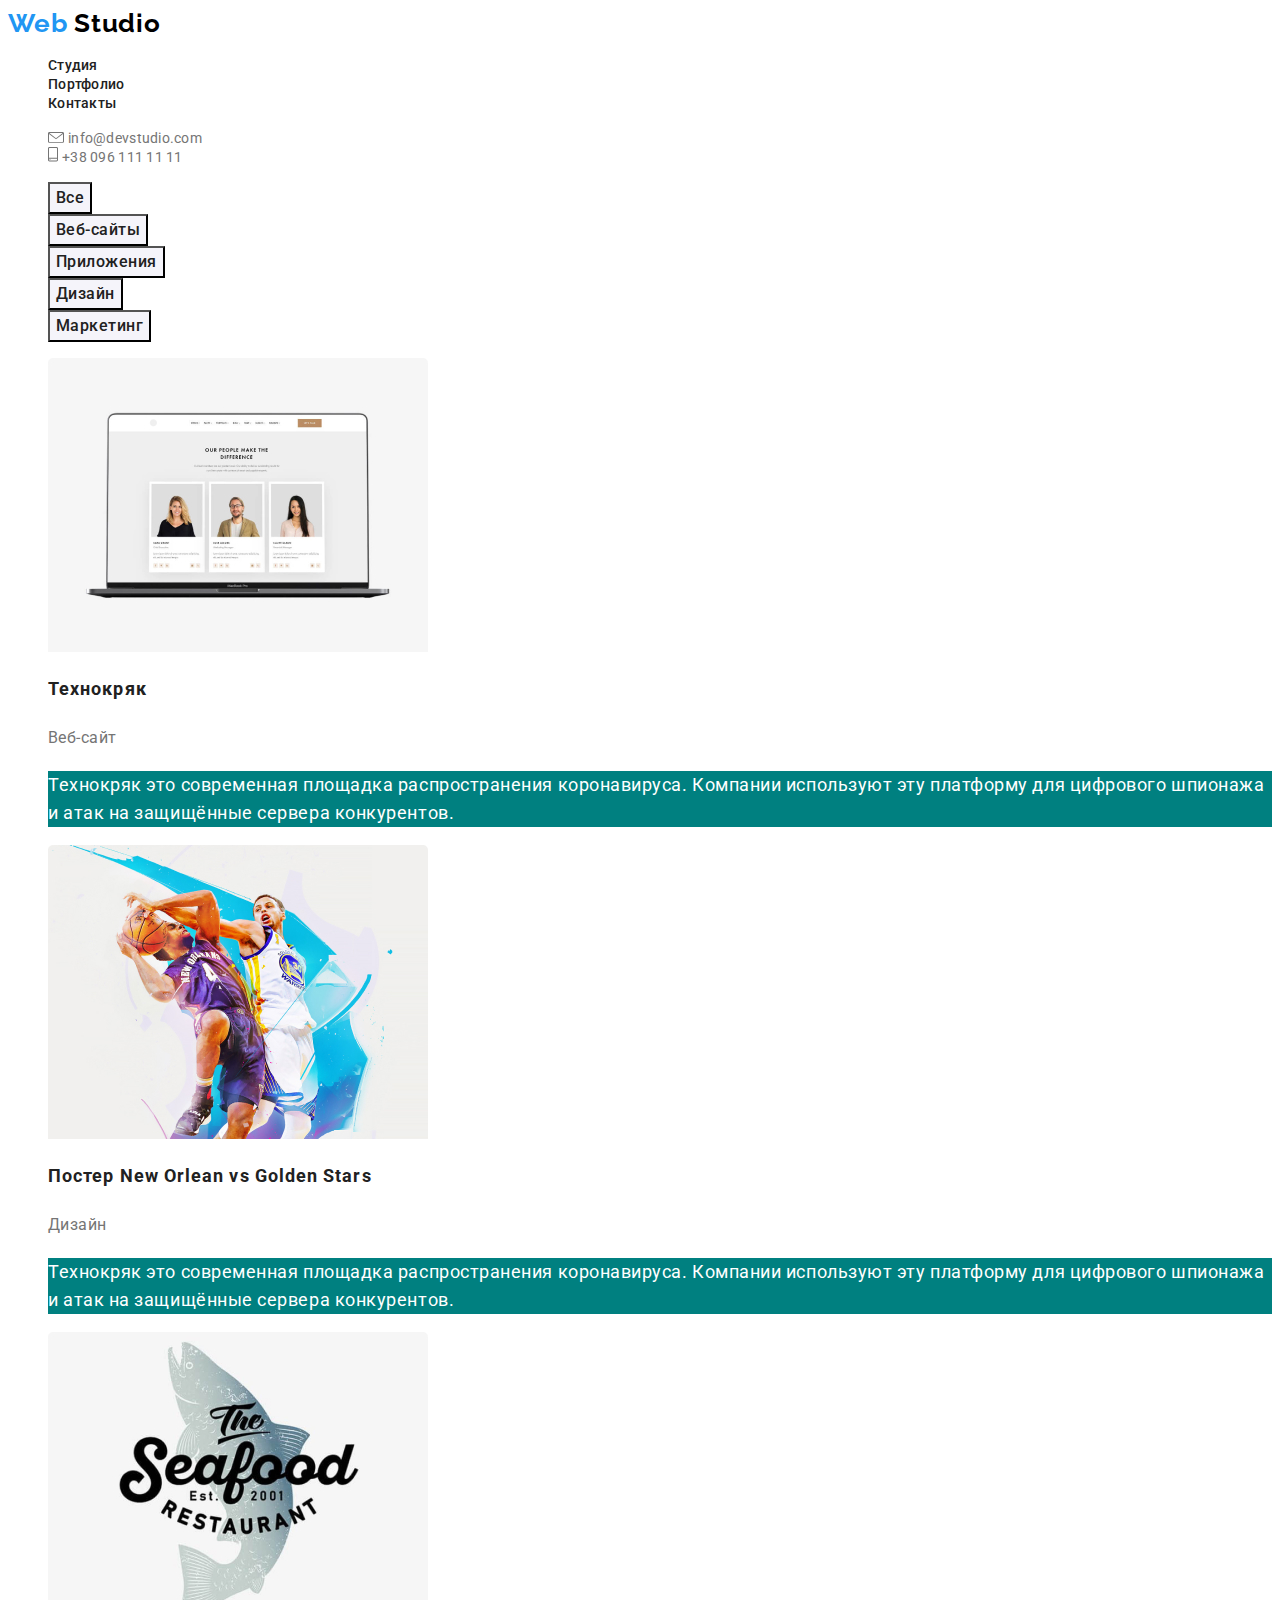
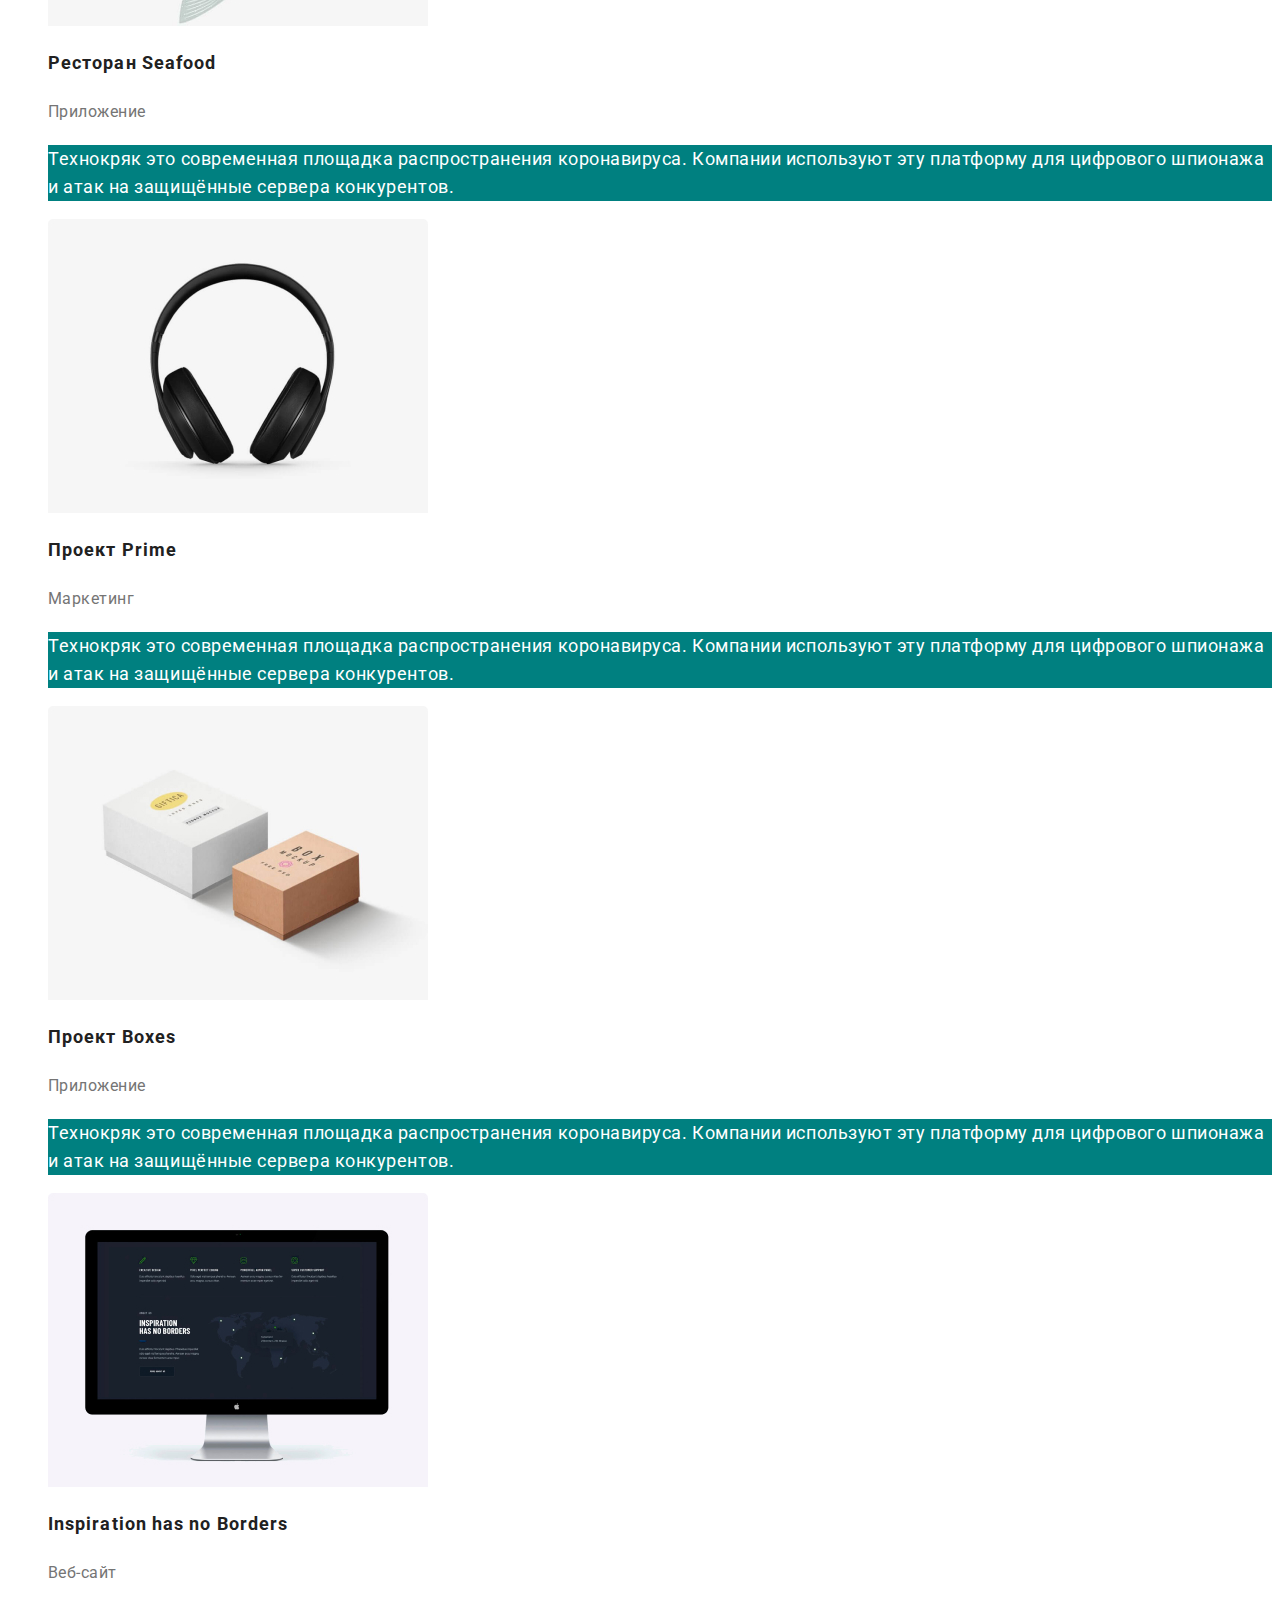
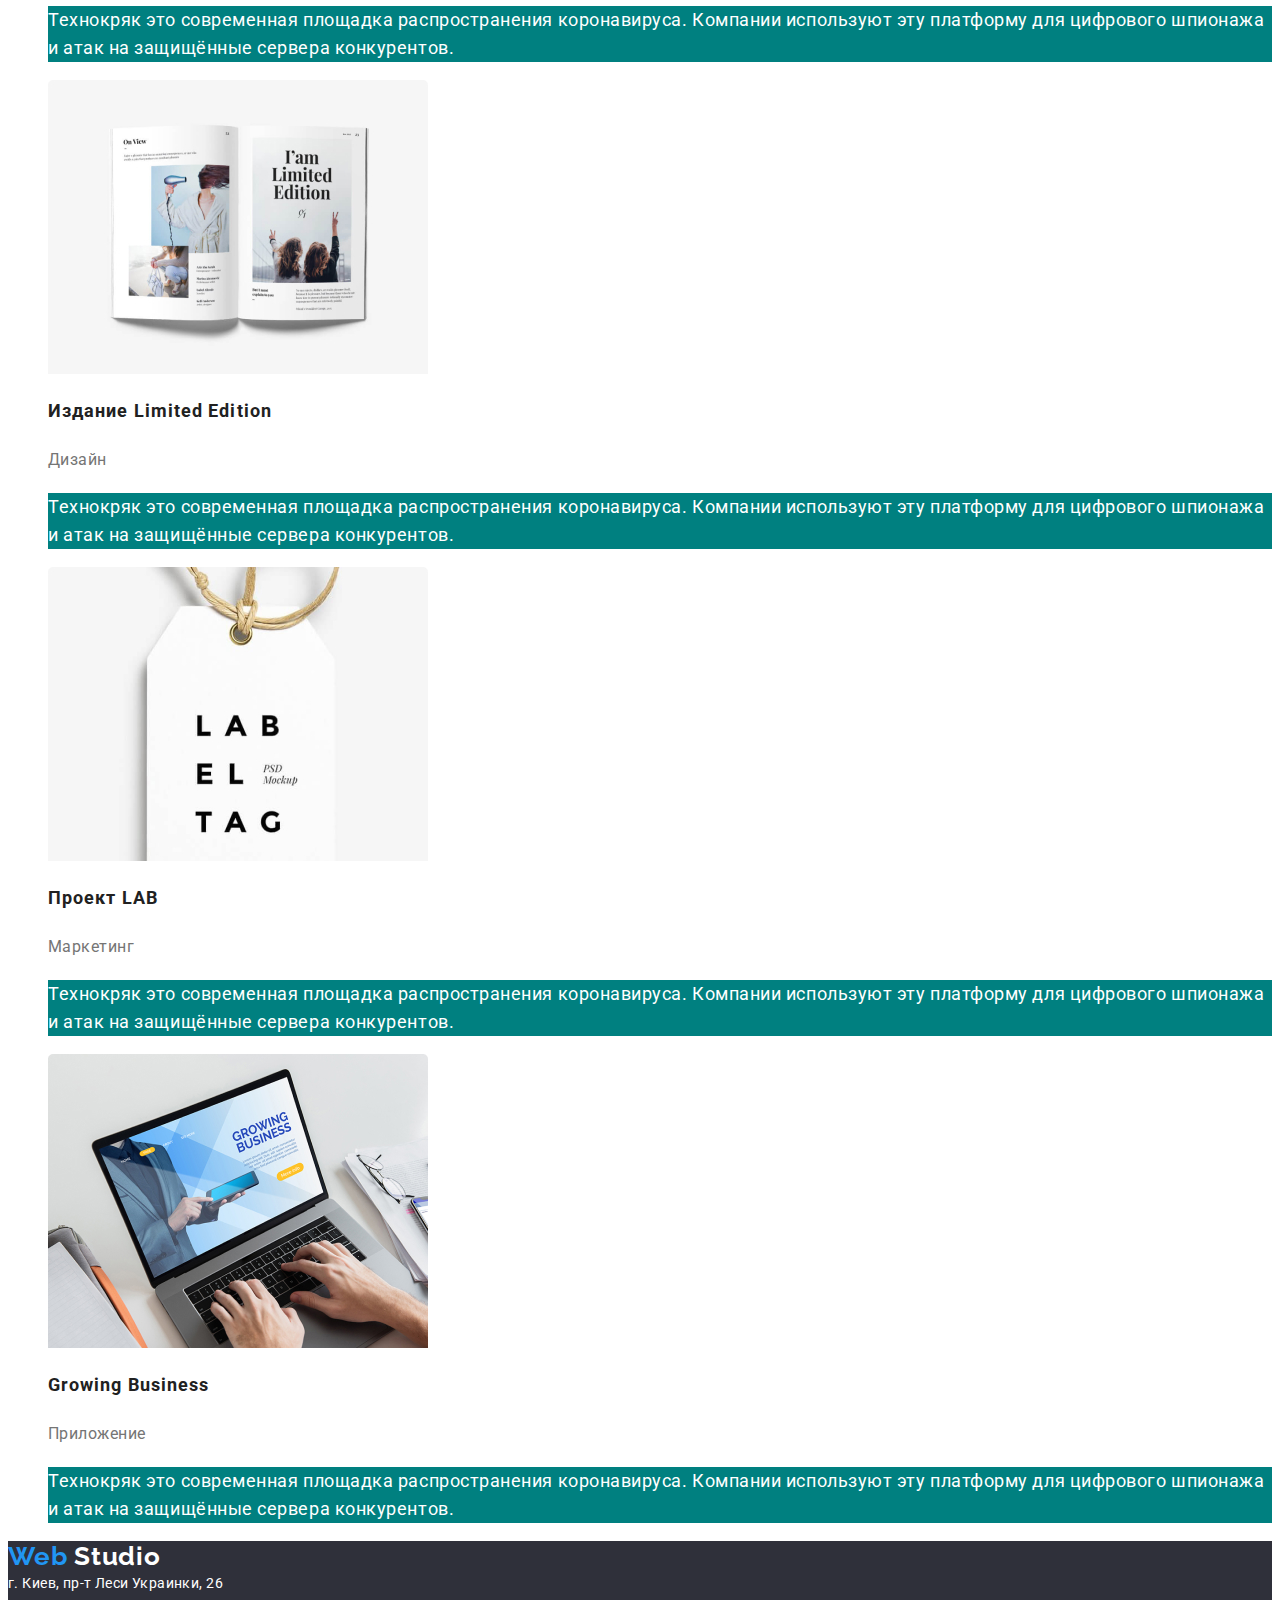
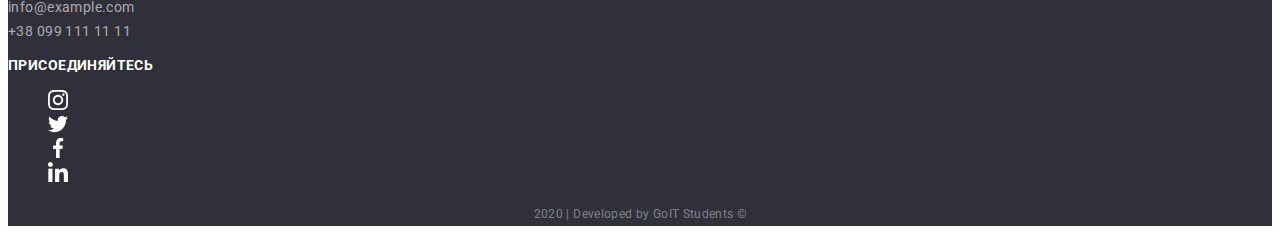
==== commit 71ad3a69: "commit" ====
--- a/portfolio.html
+++ b/portfolio.html
@@ -11,37 +11,36 @@
     <!-- Шапка сайта -->
     <header>
         <!-- Главная навигация -->
-        <div class="container">
-            <nav>
-                <a href="./index.html" lang="en" class="studio-logo">Web <span class="logo">Studio</span></a>
-                <!-- Навигация на другие страницы -->
-                <ul class="nav-bar">
-                    <li><a href="./index.html" target="_blank" class="link">Студия</a></li>
-                    <li><a href="./portfolio.html" class="link">Портфолио</a></li>
-                    <li><a href="./contacts.html" target="_blank" class="link">Контакты</a></li>
-                </ul>
-            </nav>
-            <ul class="contacts">
-                <li>
-                    <svg width="16" height="11" viewBox="0 0 16 11" fill="none" xmlns="http://www.w3.org/2000/svg">
-                    <path d="M14.5 0H1.50001C0.672854 0 0 0.608544 0 1.35664V9.49644C0 10.2445 0.672854 10.8531 1.50001 10.8531H14.5C15.3271 10.8531 16 10.2445 16 9.49644V1.35664C16 0.608544 15.3271 0 14.5 0ZM14.5 0.904418C14.5679 0.904418 14.6325 0.917165 14.6916 0.939428L8 6.18479L1.30833 0.939428C1.36742 0.917196 1.43204 0.904418 1.49998 0.904418H14.5ZM14.5 9.94863H1.50001C1.22414 9.94863 0.999996 9.74594 0.999996 9.49641V1.89496L7.67236 7.12497C7.76661 7.1987 7.8833 7.23538 8 7.23538C8.1167 7.23538 8.23339 7.19874 8.32764 7.12497L15 1.89496V9.49644C15 9.74594 14.7759 9.94863 14.5 9.94863Z" fill="#757575"/>
-                    </svg>
-                    <a href="mailto:info@devstudio.com" class="studio-contacts">info@devstudio.com</a>
-                </li>
-                <li>
-                    <svg width="10" height="15" viewBox="0 0 10 15" fill="none" xmlns="http://www.w3.org/2000/svg">
-                        <path d="M8.5 0H1.5C0.672848 0 0 0.60854 0 1.35663V13.1141C0 13.8622 0.672848 14.4708 1.5 14.4708H8.5C9.32715 14.4708 10 13.8622 10 13.1141V1.35663C10 0.60854 9.32715 0 8.5 0ZM1.5 0.904423H8.5C8.77588 0.904423 9 1.10712 9 1.35663V10.8531H1V1.35663C1 1.10712 1.22412 0.904423 1.5 0.904423ZM8.5 13.5663H1.5C1.22412 13.5663 1 13.3636 1 13.1141V11.7575H9V13.1141C9 13.3636 8.77588 13.5663 8.5 13.5663Z" fill="#757575"/>
-                        <path d="M2.35355 12.3422C2.54882 12.5188 2.54882 12.8051 2.35355 12.9817C2.15828 13.1583 1.84172 13.1583 1.64645 12.9817C1.45118 12.8051 1.45118 12.5188 1.64645 12.3422C1.84172 12.1656 2.15828 12.1656 2.35355 12.3422Z" fill="#757575"/>
-                    </svg>                   
-                    <a href="tel:+380961111111" class="studio-contacts">+38 096 111 11 11</a>
-                </li>
+        <nav>
+            <a href="./index.html" lang="en" class="studio-logo">Web <span class="logo">Studio</span></a>
+            <!-- Навигация на другие страницы -->
+            <ul class="nav-bar">
+                <li><a href="./index.html" target="_blank" class="link">Студия</a></li>
+                <li><a href="./portfolio.html" class="link">Портфолио</a></li>
+                <li><a href="./contacts.html" target="_blank" class="link">Контакты</a></li>
             </ul>
-        </div>
+        </nav>
+
+        <ul class="contacts">
+            <li>
+                <svg width="16" height="11" viewBox="0 0 16 11" fill="none" xmlns="http://www.w3.org/2000/svg">
+                <path d="M14.5 0H1.50001C0.672854 0 0 0.608544 0 1.35664V9.49644C0 10.2445 0.672854 10.8531 1.50001 10.8531H14.5C15.3271 10.8531 16 10.2445 16 9.49644V1.35664C16 0.608544 15.3271 0 14.5 0ZM14.5 0.904418C14.5679 0.904418 14.6325 0.917165 14.6916 0.939428L8 6.18479L1.30833 0.939428C1.36742 0.917196 1.43204 0.904418 1.49998 0.904418H14.5ZM14.5 9.94863H1.50001C1.22414 9.94863 0.999996 9.74594 0.999996 9.49641V1.89496L7.67236 7.12497C7.76661 7.1987 7.8833 7.23538 8 7.23538C8.1167 7.23538 8.23339 7.19874 8.32764 7.12497L15 1.89496V9.49644C15 9.74594 14.7759 9.94863 14.5 9.94863Z" fill="#757575"/>
+                </svg>
+                <a href="mailto:info@devstudio.com" class="studio-contacts">info@devstudio.com</a>
+            </li>
+            <li>
+                <svg width="10" height="15" viewBox="0 0 10 15" fill="none" xmlns="http://www.w3.org/2000/svg">
+                    <path d="M8.5 0H1.5C0.672848 0 0 0.60854 0 1.35663V13.1141C0 13.8622 0.672848 14.4708 1.5 14.4708H8.5C9.32715 14.4708 10 13.8622 10 13.1141V1.35663C10 0.60854 9.32715 0 8.5 0ZM1.5 0.904423H8.5C8.77588 0.904423 9 1.10712 9 1.35663V10.8531H1V1.35663C1 1.10712 1.22412 0.904423 1.5 0.904423ZM8.5 13.5663H1.5C1.22412 13.5663 1 13.3636 1 13.1141V11.7575H9V13.1141C9 13.3636 8.77588 13.5663 8.5 13.5663Z" fill="#757575"/>
+                    <path d="M2.35355 12.3422C2.54882 12.5188 2.54882 12.8051 2.35355 12.9817C2.15828 13.1583 1.84172 13.1583 1.64645 12.9817C1.45118 12.8051 1.45118 12.5188 1.64645 12.3422C1.84172 12.1656 2.15828 12.1656 2.35355 12.3422Z" fill="#757575"/>
+                </svg>                   
+                <a href="tel:+380961111111" class="studio-contacts">+38 096 111 11 11</a>
+            </li>
+        </ul>
     </header>
     <!-- Основной контент портфолио веб-студии -->
     <!-- Навигация по альбомам -->
     <main>
-        <section class="container">       
+        <section>       
             <h1 class="hidden-title">Карточки проектов</h1>
             <ul class="filter">
                 <li><button type="button" class="nav-portfolio">Все</button></li>
@@ -127,52 +126,52 @@
     </main>
     <!-- Подвал сайта -->
     <footer>
-        <div class="container">
-            <a href="./index.html" lang="en" class="studio-logo">Web <span class="footer-logo">Studio</span></a>
-            <address>
-                г. Киев, пр-т Леси Украинки, 26
-            </address>
-            <address>
-                <a href="mailto:info@example.com" class="footer-contacts">info@example.com</a><br>
-                <a href="tel:+380991111111" class="footer-contacts">+38 099 111 11 11</a>
-            </address>
-            <p class="join-us">Присоединяйтесь</p>           
-            <ul class="social-links-list">
-                <li>
-                    <a href="http://www.instagram.com" target="_blank" rel="noreferrer noopener" aria-label="Instagram link">
-                        <svg width="20" height="20" viewBox="0 0 20 20" fill="none" xmlns="http://www.w3.org/2000/svg">
-                            <path d="M19.9804 5.88005C19.9336 4.81738 19.7617 4.0868 19.5156 3.45374C19.2616 2.78176 18.8709 2.18014 18.359 1.68002C17.8589 1.1721 17.2533 0.777435 16.5891 0.527447C15.9524 0.281274 15.2256 0.109427 14.163 0.0625732C13.0924 0.0117516 12.7525 0 10.0371 0C7.32173 0 6.98185 0.0117516 5.91521 0.0586052C4.85253 0.105459 4.12195 0.277459 3.48904 0.523479C2.81692 0.777435 2.2153 1.16814 1.71517 1.68002C1.20726 2.18014 0.812743 2.78573 0.562603 3.44992C0.31643 4.0868 0.144583 4.81341 0.0977294 5.87609C0.0469078 6.9467 0.0351562 7.28658 0.0351562 10.002C0.0351562 12.7173 0.0469078 13.0572 0.0937614 14.1239C0.140615 15.1865 0.312615 15.9171 0.558787 16.5502C0.812743 17.2221 1.20726 17.8238 1.71517 18.3239C2.2153 18.8318 2.82088 19.2265 3.48508 19.4765C4.12195 19.7226 4.84856 19.8945 5.91139 19.9413C6.97788 19.9883 7.31791 19.9999 10.0333 19.9999C12.7487 19.9999 13.0885 19.9883 14.1552 19.9413C15.2179 19.8945 15.9484 19.7226 16.5813 19.4765C17.9254 18.9568 18.9881 17.8941 19.5078 16.5502C19.7538 15.9133 19.9258 15.1865 19.9727 14.1239C20.0195 13.0572 20.0313 12.7173 20.0313 10.002C20.0313 7.28658 20.0273 6.9467 19.9804 5.88005ZM18.1794 14.0457C18.1364 15.0225 17.9723 15.5499 17.8356 15.9015C17.4995 16.7728 16.808 17.4643 15.9367 17.8004C15.5851 17.9372 15.0538 18.1012 14.0809 18.1441C13.026 18.1911 12.7096 18.2027 10.0411 18.2027C7.37255 18.2027 7.05221 18.1911 6.00113 18.1441C5.02438 18.1012 4.49693 17.9372 4.1453 17.8004C3.71171 17.6402 3.31704 17.3862 2.9967 17.0541C2.6646 16.7298 2.41065 16.3391 2.2504 15.9055C2.11365 15.5539 1.94959 15.0225 1.90671 14.0497C1.8597 12.9948 1.8481 12.6783 1.8481 10.0097C1.8481 7.34122 1.8597 7.02087 1.90671 5.96995C1.94959 4.99319 2.11365 4.46575 2.2504 4.11412C2.41065 3.68038 2.6646 3.28586 3.00067 2.96536C3.32483 2.63327 3.71553 2.37931 4.14927 2.21921C4.5009 2.08247 5.03231 1.9184 6.0051 1.87537C7.05999 1.82851 7.37652 1.81676 10.0449 1.81676C12.7174 1.81676 13.0337 1.82851 14.0848 1.87537C15.0616 1.9184 15.589 2.08247 15.9407 2.21921C16.3742 2.37931 16.7689 2.63327 17.0893 2.96536C17.4213 3.28967 17.6753 3.68038 17.8356 4.11412C17.9723 4.46575 18.1364 4.99701 18.1794 5.96995C18.2263 7.02484 18.238 7.34122 18.238 10.0097C18.238 12.6783 18.2263 12.9908 18.1794 14.0457Z" fill="#FFFFFF"/>
-                            <path d="M10.0371 4.86414C7.20074 4.86414 4.89941 7.16531 4.89941 10.0019C4.89941 12.8384 7.20074 15.1396 10.0371 15.1396C12.8737 15.1396 15.1749 12.8384 15.1749 10.0019C15.1749 7.16531 12.8737 4.86414 10.0371 4.86414ZM10.0371 13.3346C8.19702 13.3346 6.70442 11.8421 6.70442 10.0019C6.70442 8.16159 8.19702 6.66914 10.0371 6.66914C11.8774 6.66914 13.3698 8.16159 13.3698 10.0019C13.3698 11.8421 11.8774 13.3346 10.0371 13.3346Z" fill="#FFFFFF"/>
-                            <path d="M16.5775 4.6611C16.5775 5.32346 16.0404 5.86052 15.3779 5.86052C14.7155 5.86052 14.1785 5.32346 14.1785 4.6611C14.1785 3.99858 14.7155 3.46167 15.3779 3.46167C16.0404 3.46167 16.5775 3.99858 16.5775 4.6611Z" fill="#FFFFFF"/>
-                        </svg>
-                    </a>  
-                </li>
-                <li>
-                    <a href="http://www.twitter.com" target="_blank" rel="noreferrer noopener" aria-label="Twitter link">
-                        <svg width="20" height="20" viewBox="0 0 20 20" fill="none" xmlns="http://www.w3.org/2000/svg">
-                            <path d="M20 3.79875C19.2563 4.125 18.4637 4.34125 17.6375 4.44625C18.4875 3.93875 19.1363 3.14125 19.4412 2.18C18.6488 2.6525 17.7738 2.98625 16.8412 3.1725C16.0887 2.37125 15.0162 1.875 13.8462 1.875C11.5763 1.875 9.74875 3.7175 9.74875 5.97625C9.74875 6.30125 9.77625 6.61375 9.84375 6.91125C6.435 6.745 3.41875 5.11125 1.3925 2.6225C1.03875 3.23625 0.83125 3.93875 0.83125 4.695C0.83125 6.115 1.5625 7.37375 2.6525 8.1025C1.99375 8.09 1.3475 7.89875 0.8 7.5975C0.8 7.61 0.8 7.62625 0.8 7.6425C0.8 9.635 2.22125 11.29 4.085 11.6712C3.75125 11.7625 3.3875 11.8062 3.01 11.8062C2.7475 11.8062 2.4825 11.7913 2.23375 11.7362C2.765 13.36 4.2725 14.5538 6.065 14.5925C4.67 15.6838 2.89875 16.3412 0.98125 16.3412C0.645 16.3412 0.3225 16.3263 0 16.285C1.81625 17.4563 3.96875 18.125 6.29 18.125C13.835 18.125 17.96 11.875 17.96 6.4575C17.96 6.27625 17.9538 6.10125 17.945 5.9275C18.7588 5.35 19.4425 4.62875 20 3.79875Z" fill="#FFFFFF"/>
-                        </svg>
-                    </a>                       
-                </li>
-                <li>
-                    <a href="http://www.facebook.com" target="_blank" rel="noreferrer noopener" aria-label="Facebook link">
-                        <svg width="20" height="20" viewBox="0 0 20 20" fill="none" xmlns="http://www.w3.org/2000/svg">
-                            <path d="M13.3308 3.32083H15.1566V0.140833C14.8416 0.0975 13.7583 0 12.4966 0C9.8641 0 8.06076 1.65583 8.06076 4.69917V7.5H5.15576V11.055H8.06076V20H11.6224V11.0558H14.4099L14.8524 7.50083H11.6216V5.05167C11.6224 4.02417 11.8991 3.32083 13.3308 3.32083Z" fill="#FFFFFF"/>
-                        </svg>
-                    </a>                           
-                </li>
-                <li>
-                    <a href="http://www.linkedin.com" target="_blank" rel="noreferrer noopener" aria-label="LinkedIn link">
-                        <svg width="20" height="20" viewBox="0 0 20 20" fill="none" xmlns="http://www.w3.org/2000/svg">
-                            <path d="M19.9951 20.0001V19.9993H20.0001V12.6643C20.0001 9.07593 19.2276 6.31177 15.0326 6.31177C13.0159 6.31177 11.6626 7.41843 11.1101 8.4676H11.0517V6.64677H7.07422V19.9993H11.2159V13.3876C11.2159 11.6468 11.5459 9.96343 13.7017 9.96343C15.8259 9.96343 15.8576 11.9501 15.8576 13.4993V20.0001H19.9951Z" fill="#FFFFFF"/>
-                            <path d="M0.330078 6.64746H4.47675V20H0.330078V6.64746Z" fill="#FFFFFF"/>
-                            <path d="M2.40167 0C1.07583 0 0 1.07583 0 2.40167C0 3.7275 1.07583 4.82583 2.40167 4.82583C3.7275 4.82583 4.80333 3.7275 4.80333 2.40167C4.8025 1.07583 3.72667 0 2.40167 0V0Z" fill="#FFFFFF"/>
-                        </svg>
-                    </a>                           
-                </li>
-            </ul>
-            <p class="copyright">2020 | Developed by GoIT Students &copy;</p>
-        </div>
+        <a href="./index.html" lang="en" class="studio-logo">Web <span class="footer-logo">Studio</span></a>
+        <address>
+            г. Киев, пр-т Леси Украинки, 26
+        </address>
+        <address>
+            <a href="mailto:info@example.com" class="footer-contacts">info@example.com</a><br>
+            <a href="tel:+380991111111" class="footer-contacts">+38 099 111 11 11</a>
+          </address>
+        <p class="join-us">Присоединяйтесь</p>           
+        <ul class="social-links-list">
+            <li>
+                <a href="http://www.instagram.com" target="_blank" rel="noreferrer noopener" aria-label="Instagram link">
+                    <svg width="20" height="20" viewBox="0 0 20 20" fill="none" xmlns="http://www.w3.org/2000/svg">
+                        <path d="M19.9804 5.88005C19.9336 4.81738 19.7617 4.0868 19.5156 3.45374C19.2616 2.78176 18.8709 2.18014 18.359 1.68002C17.8589 1.1721 17.2533 0.777435 16.5891 0.527447C15.9524 0.281274 15.2256 0.109427 14.163 0.0625732C13.0924 0.0117516 12.7525 0 10.0371 0C7.32173 0 6.98185 0.0117516 5.91521 0.0586052C4.85253 0.105459 4.12195 0.277459 3.48904 0.523479C2.81692 0.777435 2.2153 1.16814 1.71517 1.68002C1.20726 2.18014 0.812743 2.78573 0.562603 3.44992C0.31643 4.0868 0.144583 4.81341 0.0977294 5.87609C0.0469078 6.9467 0.0351562 7.28658 0.0351562 10.002C0.0351562 12.7173 0.0469078 13.0572 0.0937614 14.1239C0.140615 15.1865 0.312615 15.9171 0.558787 16.5502C0.812743 17.2221 1.20726 17.8238 1.71517 18.3239C2.2153 18.8318 2.82088 19.2265 3.48508 19.4765C4.12195 19.7226 4.84856 19.8945 5.91139 19.9413C6.97788 19.9883 7.31791 19.9999 10.0333 19.9999C12.7487 19.9999 13.0885 19.9883 14.1552 19.9413C15.2179 19.8945 15.9484 19.7226 16.5813 19.4765C17.9254 18.9568 18.9881 17.8941 19.5078 16.5502C19.7538 15.9133 19.9258 15.1865 19.9727 14.1239C20.0195 13.0572 20.0313 12.7173 20.0313 10.002C20.0313 7.28658 20.0273 6.9467 19.9804 5.88005ZM18.1794 14.0457C18.1364 15.0225 17.9723 15.5499 17.8356 15.9015C17.4995 16.7728 16.808 17.4643 15.9367 17.8004C15.5851 17.9372 15.0538 18.1012 14.0809 18.1441C13.026 18.1911 12.7096 18.2027 10.0411 18.2027C7.37255 18.2027 7.05221 18.1911 6.00113 18.1441C5.02438 18.1012 4.49693 17.9372 4.1453 17.8004C3.71171 17.6402 3.31704 17.3862 2.9967 17.0541C2.6646 16.7298 2.41065 16.3391 2.2504 15.9055C2.11365 15.5539 1.94959 15.0225 1.90671 14.0497C1.8597 12.9948 1.8481 12.6783 1.8481 10.0097C1.8481 7.34122 1.8597 7.02087 1.90671 5.96995C1.94959 4.99319 2.11365 4.46575 2.2504 4.11412C2.41065 3.68038 2.6646 3.28586 3.00067 2.96536C3.32483 2.63327 3.71553 2.37931 4.14927 2.21921C4.5009 2.08247 5.03231 1.9184 6.0051 1.87537C7.05999 1.82851 7.37652 1.81676 10.0449 1.81676C12.7174 1.81676 13.0337 1.82851 14.0848 1.87537C15.0616 1.9184 15.589 2.08247 15.9407 2.21921C16.3742 2.37931 16.7689 2.63327 17.0893 2.96536C17.4213 3.28967 17.6753 3.68038 17.8356 4.11412C17.9723 4.46575 18.1364 4.99701 18.1794 5.96995C18.2263 7.02484 18.238 7.34122 18.238 10.0097C18.238 12.6783 18.2263 12.9908 18.1794 14.0457Z" fill="#FFFFFF"/>
+                        <path d="M10.0371 4.86414C7.20074 4.86414 4.89941 7.16531 4.89941 10.0019C4.89941 12.8384 7.20074 15.1396 10.0371 15.1396C12.8737 15.1396 15.1749 12.8384 15.1749 10.0019C15.1749 7.16531 12.8737 4.86414 10.0371 4.86414ZM10.0371 13.3346C8.19702 13.3346 6.70442 11.8421 6.70442 10.0019C6.70442 8.16159 8.19702 6.66914 10.0371 6.66914C11.8774 6.66914 13.3698 8.16159 13.3698 10.0019C13.3698 11.8421 11.8774 13.3346 10.0371 13.3346Z" fill="#FFFFFF"/>
+                        <path d="M16.5775 4.6611C16.5775 5.32346 16.0404 5.86052 15.3779 5.86052C14.7155 5.86052 14.1785 5.32346 14.1785 4.6611C14.1785 3.99858 14.7155 3.46167 15.3779 3.46167C16.0404 3.46167 16.5775 3.99858 16.5775 4.6611Z" fill="#FFFFFF"/>
+                    </svg>
+                </a>  
+            </li>
+            <li>
+                <a href="http://www.twitter.com" target="_blank" rel="noreferrer noopener" aria-label="Twitter link">
+                    <svg width="20" height="20" viewBox="0 0 20 20" fill="none" xmlns="http://www.w3.org/2000/svg">
+                        <path d="M20 3.79875C19.2563 4.125 18.4637 4.34125 17.6375 4.44625C18.4875 3.93875 19.1363 3.14125 19.4412 2.18C18.6488 2.6525 17.7738 2.98625 16.8412 3.1725C16.0887 2.37125 15.0162 1.875 13.8462 1.875C11.5763 1.875 9.74875 3.7175 9.74875 5.97625C9.74875 6.30125 9.77625 6.61375 9.84375 6.91125C6.435 6.745 3.41875 5.11125 1.3925 2.6225C1.03875 3.23625 0.83125 3.93875 0.83125 4.695C0.83125 6.115 1.5625 7.37375 2.6525 8.1025C1.99375 8.09 1.3475 7.89875 0.8 7.5975C0.8 7.61 0.8 7.62625 0.8 7.6425C0.8 9.635 2.22125 11.29 4.085 11.6712C3.75125 11.7625 3.3875 11.8062 3.01 11.8062C2.7475 11.8062 2.4825 11.7913 2.23375 11.7362C2.765 13.36 4.2725 14.5538 6.065 14.5925C4.67 15.6838 2.89875 16.3412 0.98125 16.3412C0.645 16.3412 0.3225 16.3263 0 16.285C1.81625 17.4563 3.96875 18.125 6.29 18.125C13.835 18.125 17.96 11.875 17.96 6.4575C17.96 6.27625 17.9538 6.10125 17.945 5.9275C18.7588 5.35 19.4425 4.62875 20 3.79875Z" fill="#FFFFFF"/>
+                    </svg>
+                </a>                       
+            </li>
+            <li>
+                <a href="http://www.facebook.com" target="_blank" rel="noreferrer noopener" aria-label="Facebook link">
+                    <svg width="20" height="20" viewBox="0 0 20 20" fill="none" xmlns="http://www.w3.org/2000/svg">
+                        <path d="M13.3308 3.32083H15.1566V0.140833C14.8416 0.0975 13.7583 0 12.4966 0C9.8641 0 8.06076 1.65583 8.06076 4.69917V7.5H5.15576V11.055H8.06076V20H11.6224V11.0558H14.4099L14.8524 7.50083H11.6216V5.05167C11.6224 4.02417 11.8991 3.32083 13.3308 3.32083Z" fill="#FFFFFF"/>
+                    </svg>
+                </a>                           
+            </li>
+            <li>
+                <a href="http://www.linkedin.com" target="_blank" rel="noreferrer noopener" aria-label="LinkedIn link">
+                    <svg width="20" height="20" viewBox="0 0 20 20" fill="none" xmlns="http://www.w3.org/2000/svg">
+                        <path d="M19.9951 20.0001V19.9993H20.0001V12.6643C20.0001 9.07593 19.2276 6.31177 15.0326 6.31177C13.0159 6.31177 11.6626 7.41843 11.1101 8.4676H11.0517V6.64677H7.07422V19.9993H11.2159V13.3876C11.2159 11.6468 11.5459 9.96343 13.7017 9.96343C15.8259 9.96343 15.8576 11.9501 15.8576 13.4993V20.0001H19.9951Z" fill="#FFFFFF"/>
+                        <path d="M0.330078 6.64746H4.47675V20H0.330078V6.64746Z" fill="#FFFFFF"/>
+                        <path d="M2.40167 0C1.07583 0 0 1.07583 0 2.40167C0 3.7275 1.07583 4.82583 2.40167 4.82583C3.7275 4.82583 4.80333 3.7275 4.80333 2.40167C4.8025 1.07583 3.72667 0 2.40167 0V0Z" fill="#FFFFFF"/>
+                    </svg>
+                </a>                           
+            </li>
+        </ul>
+        <p class="copyright">2020 | Developed by GoIT Students &copy;</p>
+
     </footer>
+
 </body>
 </html>--- a/css/styles.css
+++ b/css/styles.css
@@ -1,16 +1,6 @@
 /* Палитра основных цветов лендинга
 #757575; #2196F3; #212121; #FFFFFF; color: rgba(255, 255, 255, 0.6); color: rgba(255, 255, 255, 0.4);
 #AFB1B8; #F5F4FA; #FFFFFF; #E5E5E5; #F5F4FA; #2F303A;*/
-
-html {
-    box-sizing: border-box;
-}
-
-*,
-*::before,
-*::after {
-    box-sizing: inherit;
-}
 
 :root {
 --main-accent: #2196F3;
@@ -34,14 +24,6 @@
     background-color: var(--primary-bg);
 }
 
-.container {
-    margin-left: auto;
-    margin-right: auto;
-    width: 1230px;
-    padding-left: 15px;
-    padding-right: 15px;
-    outline: 2px solid tomato;
-}
 /* Шапка сайта */
 /* Логотип веб-студии */
 .studio-logo {
@@ -59,24 +41,11 @@
 }
 
 /* Меню навигации */
-.main-nav {
-    display: flex;
-}
 .nav-bar {
-    display: flex;
-    list-style-type: none;
-    padding: 0px;
-    margin: 0px;
-}
-
-.nav-bar .nav-item +.nav-item {
-    margin-left: 50px;
+    list-style-type: none;
 }
 
 .nav-bar .link {
-    display: block;
-    padding-top: 32px;
-    padding-bottom: 32px;
     color: var(--secondary-page-text);
     font-weight: 500;
     font-size: 14px;
@@ -95,20 +64,9 @@
 
 /* Контакты веб-студии */
 .contacts {
-    display: flex;
-    list-style-type: none;
-    padding: 0px;
-    margin: 0px;
-}
-
-.contacts .contact-item +.contact-item{
-    margin-left: 50px;
-}
-
+    list-style-type: none;
+}
 .studio-contacts {
-    display: block;
-    padding-top: 32px;
-    padding-bottom: 32px;
     color: var(--primary-page-text);
     font-size: 14px;
     line-height: 1.14;
@@ -122,31 +80,21 @@
 }
 
 /* Баннер с фоновым рисунком */
-.hero-banner {
-    text-align: center;
-}
-
 .banner {
     color: var(--page-hero-text);
     /* цвет фона не из макета добавлен для контраста */
     background-color: teal;
-    margin-top: 0px;
-    margin-bottom: 46px;
     font-weight: 900;
     font-size: 44px;
     line-height: 1.36;
+    text-align: center;
     letter-spacing: 0.06em;
     text-transform: uppercase;
 }
 /* Кнопка заказа */
 .button {
-    display: inline-block;
     color: var(--page-hero-text);
     background-color: var(--main-accent);
-    min-width: 200px;
-    min-height: 50px;
-    border-radius: 4px;
-    padding: 10px 32px;
     font-weight: 700;
     font-size: 16px;
     line-height: 1.87;
@@ -157,8 +105,6 @@
 /* Основной контент */
 .our-benefits {
     color: var(--primary-page-text);
-    margin-top: 0px;
-    margin-bottom: 94px;
     font-size: 14px;
     line-height: 1.71;
     letter-spacing: 0.03em;
@@ -169,39 +115,21 @@
 }
 /* Наши преимущества */
 .benefits-list {
-    display: flex;
-    list-style-type: none;
-    padding: 0px;
-    margin: 0px;
+    list-style-type: none;
 }
 
 .benefits-list .title {
     color: var(--secondary-page-text);
-    margin-top: 30px;
-    margin-bottom: 10px;
     font-weight: 700;
     font-size: 14px;
     line-height: 1.14;
     letter-spacing: 0.03em;
     text-transform: uppercase;
 }
-
-.benefits-list p {
-    margin-top: 0px;
-    margin-bottom: 0px;
-}
-
 /* Чем мы занимаемся */
-.our-projects {
-    margin-top: 0px;
-    margin-bottom: 94px;
-}
-
 /* Заголовок секции */
 .projects-title {
     color: var(--secondary-page-text);
-    margin-top: 0px;
-    margin-bottom: 50px;
     font-weight: 700;
     font-size: 36px;
     line-height: 1.17;
@@ -209,18 +137,13 @@
 }
 
 .categories {
-    display: flex;
-    list-style-type: none;
-    padding: 0px;
-    margin: 0px;
+    list-style-type: none;
 }
 
 /* Подписи к проектам */
 .project {
     color: var(--page-hero-text);
     background-color: var(--fig-caption-bg);
-    margin-top: 0px;
-    margin-bottom: 0px;
     font-weight: 700;
     font-size: 14px;
     line-height: 1.14;
@@ -230,15 +153,10 @@
 /* Сотрудники */
 .team {
     background-color: var(--team-section-bg);
-    margin-top: 0px;
-    margin-bottom: 94px;
 }
 /* Заголовок секции */
 .team-title {
     color: var(--secondary-page-text);
-    margin-top: 0px;
-    margin-bottom: 50px;
-    padding-top: 94px;
     font-weight: bold;
     font-size: 36px;
     line-height: 1.17;
@@ -246,21 +164,12 @@
 }
 
 .team-list {
-    display: flex;
-    list-style-type: none;
-    padding: 0px;
-    margin: 0px;
-}
-
-.team-list p {
-    margin-top: 0px;
+    list-style-type: none;
 }
 
 /* Имя сотрудника */
 .employee-name {
     color: var(--secondary-page-text);
-    margin-top: 30px;
-    margin-bottom: 10px;
     font-weight: 500;
     font-size: 16px;
     line-height: 1.19;
@@ -269,7 +178,6 @@
 /* Должность */
 .employee-position {
     color: var(--primary-page-text);
-    margin-bottom: 28px;
     font-size: 16px;
     line-height: 1.19;
     letter-spacing: 0.03em;
@@ -277,22 +185,12 @@
 
 .social-links-list {
     list-style-type: none;
-    padding: 0px;
-    margin: 0px;
 }
 
 /* Секция клиентов */
-.our-clients {
-    margin-top: 0px;
-    margin-bottom: 94px;
-}
-
 /* Заголовок секции */
 .clients-title {
     color: var(--secondary-page-text);
-    margin-top: 0px;
-    margin-bottom: 50px;
-    padding-top: 94px;
     font-weight: 700;
     font-size: 36px;
     line-height: 1.17;
@@ -300,16 +198,12 @@
 }
 
 .clients-list {
-    display: flex;
-    list-style-type: none;
-    padding: 0px;
-    margin: 0px;
+    list-style-type: none;
 }
 
 /* Подвал сайта */
 footer {
     background-color: var(--footer-bg);
-    padding-top: 48px;
 }
 /* Логотип веб-студии в футере */
 .studio-logo-footer {
@@ -347,8 +241,6 @@
 /* Призыв "присоединяйтесь" */
 .join-us {
     color: var(--page-hero-text);
-    margin-top: 0px;
-    margin-bottom: 0px;
     font-weight: 700;
     font-size: 14px;
     line-height: 1.14;
@@ -358,8 +250,6 @@
 /*Разработчик сайта  */
 .copyright {
     color: var(--copyright);
-    margin-top: 0px;
-    margin-bottom: 0px;
     font-size: 12px;
     line-height: 2;
     text-align: center;
@@ -368,15 +258,11 @@
 
 .filter {
     list-style-type: none;
-    padding: 0px;
-    margin: 0px;
 }
 
 .nav-portfolio {
     color: var(--secondary-page-text);
     background-color: var(--bnf-icons-bg);
-    border-radius: 4px;
-    padding: 6px 22px;
     font-family: inherit;
     font-weight: 500;
     font-size: 16px;
@@ -393,8 +279,6 @@
 
 .work-list {
     list-style-type: none;
-    padding: 0px;
-    margin: 0px;
 }
 
 .work-item > a {
@@ -403,8 +287,6 @@
 
 .list-title {
     color: var(--secondary-page-text);
-    margin-top: 20px;
-    margin-bottom: 4px;
     font-weight: 700;
     font-size: 18px;
     line-height: 2;
@@ -413,8 +295,6 @@
 
 .work-type {
     color: var(--primary-page-text);
-    margin-top: 0px;
-    margin-bottom: 20px;
     font-size: 16px;
     line-height: 1.87;
     letter-spacing: 0.03em;
@@ -424,8 +304,6 @@
     color: var(--page-hero-text);
     /* Добавила фон для контраста */
     background-color: teal;
-    margin-top: 0px;
-    margin-bottom: 0px;
     font-size: 18px;
     line-height: 1.56;
     letter-spacing: 0.03em;
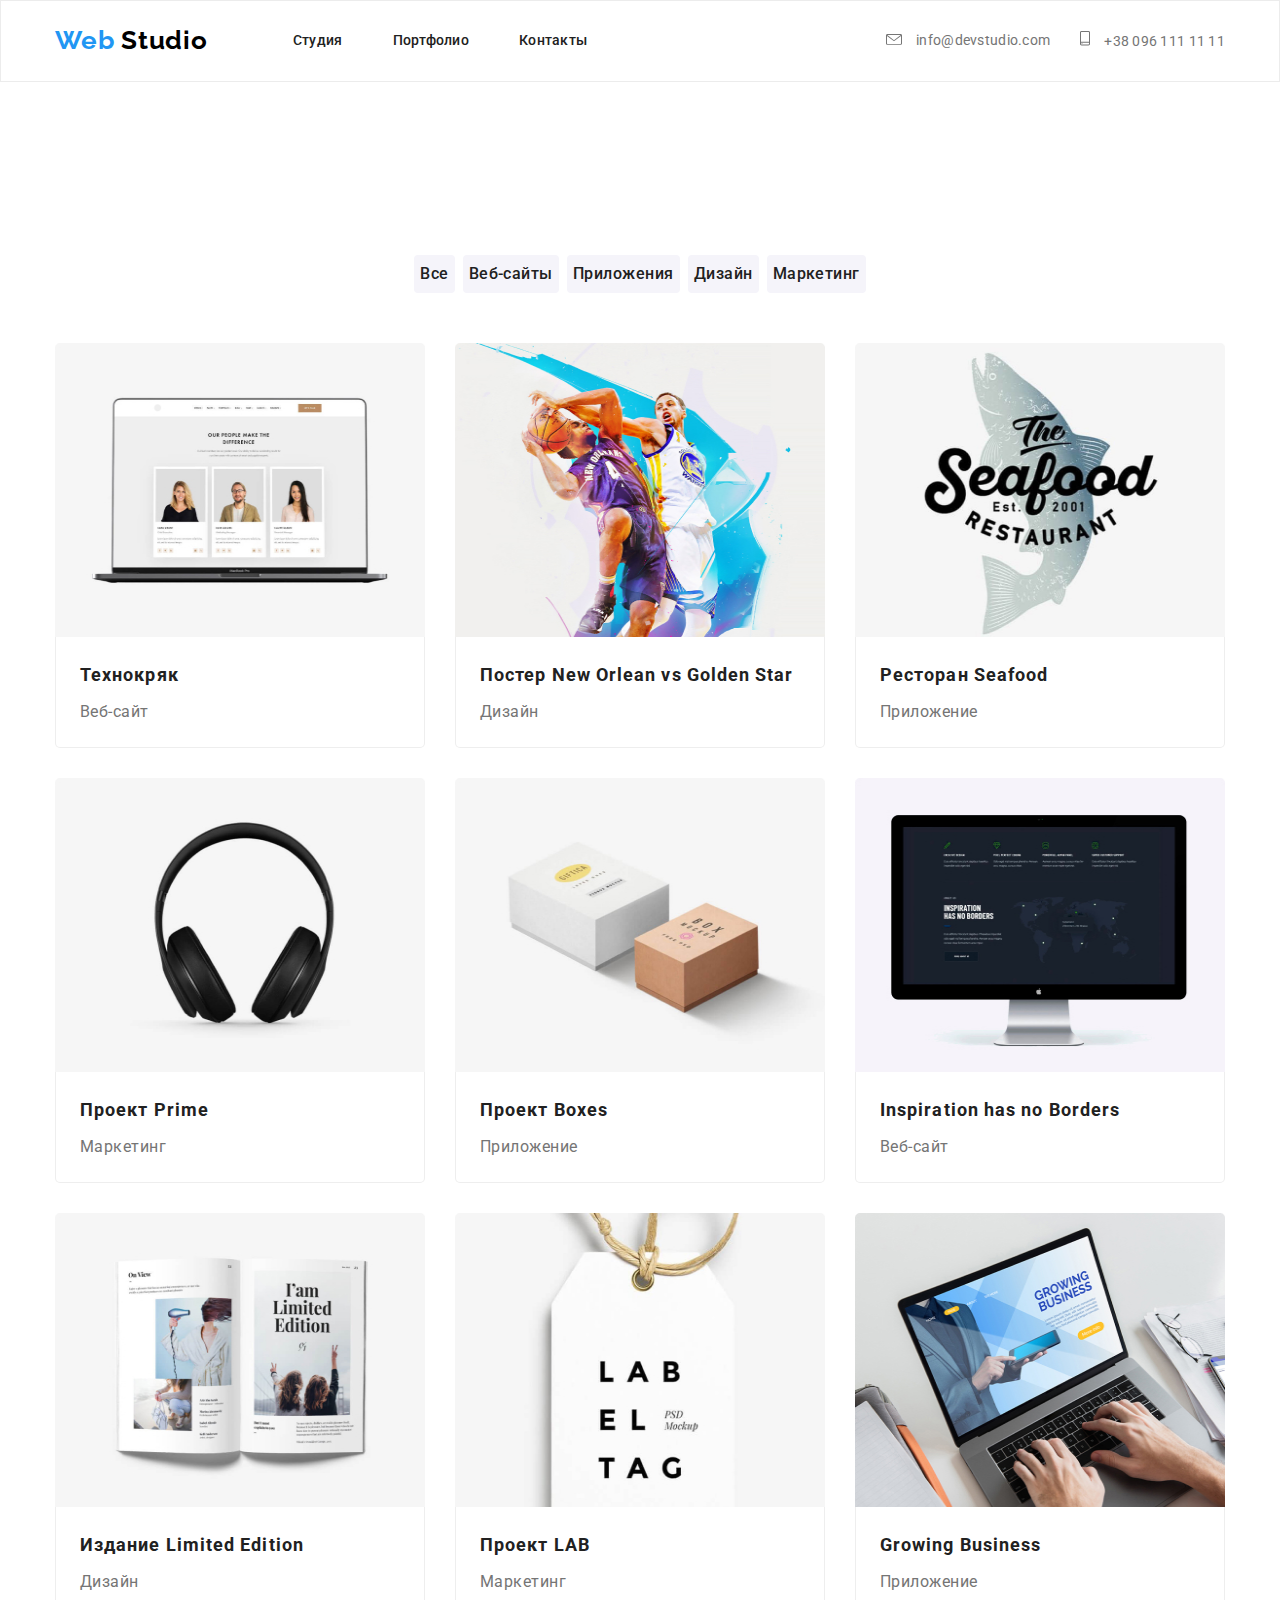
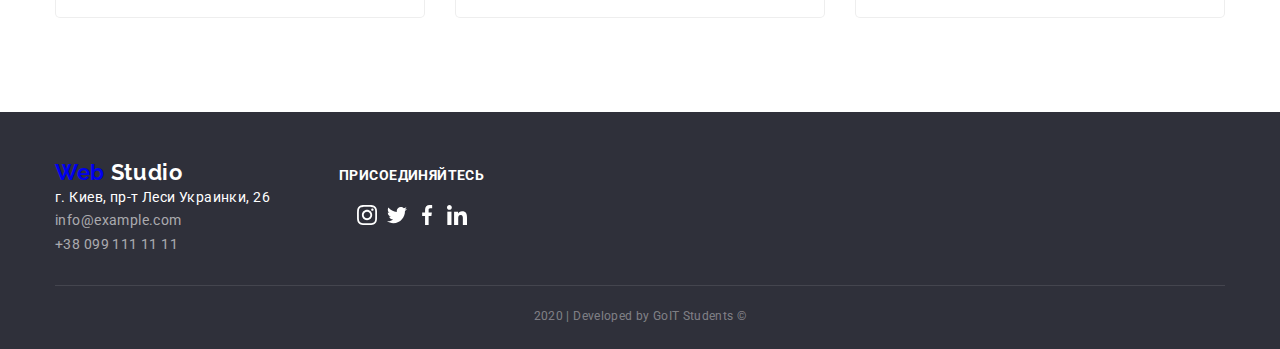
==== commit 6dd088d4: "commit" ====
--- a/portfolio.html
+++ b/portfolio.html
@@ -5,172 +5,194 @@
     <meta name="viewport" content="width=device-width, initial-scale=1.0">
     <title>Портфолио</title>
     <link href="https://fonts.googleapis.com/css2?family=Raleway:wght@700&family=Roboto:wght@400;500;700;900&display=swap" rel="stylesheet">
+    <link rel="stylesheet" href="https://cdnjs.cloudflare.com/ajax/libs/modern-normalize/0.6.0/modern-normalize.min.css"/>
     <link rel="stylesheet" href="./css/styles.css">
 </head>
 <body>
     <!-- Шапка сайта -->
-    <header>
+    <header class="page-header">
         <!-- Главная навигация -->
-        <nav>
-            <a href="./index.html" lang="en" class="studio-logo">Web <span class="logo">Studio</span></a>
-            <!-- Навигация на другие страницы -->
-            <ul class="nav-bar">
-                <li><a href="./index.html" target="_blank" class="link">Студия</a></li>
-                <li><a href="./portfolio.html" class="link">Портфолио</a></li>
-                <li><a href="./contacts.html" target="_blank" class="link">Контакты</a></li>
-            </ul>
-        </nav>
-
-        <ul class="contacts">
-            <li>
-                <svg width="16" height="11" viewBox="0 0 16 11" fill="none" xmlns="http://www.w3.org/2000/svg">
-                <path d="M14.5 0H1.50001C0.672854 0 0 0.608544 0 1.35664V9.49644C0 10.2445 0.672854 10.8531 1.50001 10.8531H14.5C15.3271 10.8531 16 10.2445 16 9.49644V1.35664C16 0.608544 15.3271 0 14.5 0ZM14.5 0.904418C14.5679 0.904418 14.6325 0.917165 14.6916 0.939428L8 6.18479L1.30833 0.939428C1.36742 0.917196 1.43204 0.904418 1.49998 0.904418H14.5ZM14.5 9.94863H1.50001C1.22414 9.94863 0.999996 9.74594 0.999996 9.49641V1.89496L7.67236 7.12497C7.76661 7.1987 7.8833 7.23538 8 7.23538C8.1167 7.23538 8.23339 7.19874 8.32764 7.12497L15 1.89496V9.49644C15 9.74594 14.7759 9.94863 14.5 9.94863Z" fill="#757575"/>
-                </svg>
-                <a href="mailto:info@devstudio.com" class="studio-contacts">info@devstudio.com</a>
-            </li>
-            <li>
-                <svg width="10" height="15" viewBox="0 0 10 15" fill="none" xmlns="http://www.w3.org/2000/svg">
-                    <path d="M8.5 0H1.5C0.672848 0 0 0.60854 0 1.35663V13.1141C0 13.8622 0.672848 14.4708 1.5 14.4708H8.5C9.32715 14.4708 10 13.8622 10 13.1141V1.35663C10 0.60854 9.32715 0 8.5 0ZM1.5 0.904423H8.5C8.77588 0.904423 9 1.10712 9 1.35663V10.8531H1V1.35663C1 1.10712 1.22412 0.904423 1.5 0.904423ZM8.5 13.5663H1.5C1.22412 13.5663 1 13.3636 1 13.1141V11.7575H9V13.1141C9 13.3636 8.77588 13.5663 8.5 13.5663Z" fill="#757575"/>
-                    <path d="M2.35355 12.3422C2.54882 12.5188 2.54882 12.8051 2.35355 12.9817C2.15828 13.1583 1.84172 13.1583 1.64645 12.9817C1.45118 12.8051 1.45118 12.5188 1.64645 12.3422C1.84172 12.1656 2.15828 12.1656 2.35355 12.3422Z" fill="#757575"/>
-                </svg>                   
-                <a href="tel:+380961111111" class="studio-contacts">+38 096 111 11 11</a>
-            </li>
-        </ul>
+        <div class="container header-menu">
+            <nav>
+                <a href="./index.html" lang="en" class="studio-logo">Web <span class="logo">Studio</span></a>
+                <!-- Навигация на другие страницы -->
+                <ul class="nav-bar">
+                    <li><a href="./index.html" target="_blank" class="link">Студия</a></li>
+                    <li><a href="./portfolio.html" class="link">Портфолио</a></li>
+                    <li><a href="./contacts.html" target="_blank" class="link">Контакты</a></li>
+                </ul>
+            </nav>
+            <ul class="contacts">
+                    <li>
+                        <svg width="16" height="11" viewBox="0 0 16 11" xmlns="http://www.w3.org/2000/svg" class="icon">
+                        <path class="envelope" d="M14.5 0H1.50001C0.672854 0 0 0.608544 0 1.35664V9.49644C0 10.2445 0.672854 10.8531 1.50001 10.8531H14.5C15.3271 10.8531 16 10.2445 16 9.49644V1.35664C16 0.608544 15.3271 0 14.5 0ZM14.5 0.904418C14.5679 0.904418 14.6325 0.917165 14.6916 0.939428L8 6.18479L1.30833 0.939428C1.36742 0.917196 1.43204 0.904418 1.49998 0.904418H14.5ZM14.5 9.94863H1.50001C1.22414 9.94863 0.999996 9.74594 0.999996 9.49641V1.89496L7.67236 7.12497C7.76661 7.1987 7.8833 7.23538 8 7.23538C8.1167 7.23538 8.23339 7.19874 8.32764 7.12497L15 1.89496V9.49644C15 9.74594 14.7759 9.94863 14.5 9.94863Z"/>
+                        </svg>
+                        <a href="mailto:info@devstudio.com" class="studio-contacts">info@devstudio.com</a>
+                    </li>
+                    <li>
+                        <svg width="10" height="15" viewBox="0 0 10 15" xmlns="http://www.w3.org/2000/svg" class="icon">
+                            <path class="phone" d="M8.5 0H1.5C0.672848 0 0 0.60854 0 1.35663V13.1141C0 13.8622 0.672848 14.4708 1.5 14.4708H8.5C9.32715 14.4708 10 13.8622 10 13.1141V1.35663C10 0.60854 9.32715 0 8.5 0ZM1.5 0.904423H8.5C8.77588 0.904423 9 1.10712 9 1.35663V10.8531H1V1.35663C1 1.10712 1.22412 0.904423 1.5 0.904423ZM8.5 13.5663H1.5C1.22412 13.5663 1 13.3636 1 13.1141V11.7575H9V13.1141C9 13.3636 8.77588 13.5663 8.5 13.5663Z"/>
+                            <path class="phone" d="M2.35355 12.3422C2.54882 12.5188 2.54882 12.8051 2.35355 12.9817C2.15828 13.1583 1.84172 13.1583 1.64645 12.9817C1.45118 12.8051 1.45118 12.5188 1.64645 12.3422C1.84172 12.1656 2.15828 12.1656 2.35355 12.3422Z"/>
+                        </svg>                   
+                        <a href="tel:+380961111111" class="studio-contacts">+38 096 111 11 11</a>
+                    </li>
+            </ul>  
+        </div>
     </header>
     <!-- Основной контент портфолио веб-студии -->
     <!-- Навигация по альбомам -->
     <main>
-        <section>       
-            <h1 class="hidden-title">Карточки проектов</h1>
-            <ul class="filter">
-                <li><button type="button" class="nav-portfolio">Все</button></li>
-                <li><button type="button" class="nav-portfolio">Веб-сайты</button></li>
-                <li><button type="button" class="nav-portfolio">Приложения</button></li>
-                <li><button type="button" class="nav-portfolio">Дизайн</button></li>
-                <li><button type="button" class="nav-portfolio">Маркетинг</button></li>
-            </ul>
+        <section class="section">
+            <div class="container">      
+                <h1 class="hidden-title">Карточки проектов</h1>
+                <ul class="filter">
+                    <li class="filter-btn"><button type="button" class="nav-portfolio">Все</button></li>
+                    <li class="filter-btn"><button type="button" class="nav-portfolio">Веб-сайты</button></li>
+                    <li class="filter-btn"><button type="button" class="nav-portfolio">Приложения</button></li>
+                    <li class="filter-btn"><button type="button" class="nav-portfolio">Дизайн</button></li>
+                    <li class="filter-btn"><button type="button" class="nav-portfolio">Маркетинг</button></li>
+                </ul>
+            </div>
         <!-- Примеры работ -->
-            <ul class="work-list">
-                <li class="work-item">
-                    <a href="">
-                        <img src="./images/portfolio/site.jpg" alt="Оформление сайта" width="380" height="294">
-                        <h2 class="list-title">Технокряк</h2>
-                        <p class="work-type">Веб-сайт</p>
-                        <p class="work-description">Технокряк это современная площадка распространения коронавируса. Компании используют эту платформу для цифрового шпионажа и атак на защищённые сервера конкурентов.</p>
-                    </a>
-                </li>
-                <li class="work-item">
-                    <a href="">
-                        <img src="./images/portfolio/poster.jpg" alt="Постер с баскетболистами" width="380" height="294">
-                        <h2 class="list-title">Постер New Orlean vs Golden Stars</h2>
-                        <p class="work-type">Дизайн</p>
-                        <p class="work-description">Технокряк это современная площадка распространения коронавируса. Компании используют эту платформу для цифрового шпионажа и атак на защищённые сервера конкурентов.</p>
-                    </a>
-                </li>
-                <li class="work-item">
-                    <a href="">
-                        <img src="./images/portfolio/seafood.jpg" alt="Лого ресторана" width="380" height="294">
-                        <h2 class="list-title">Ресторан Seafood</h2>
-                        <p class="work-type">Приложение</p>
-                        <p class="work-description">Технокряк это современная площадка распространения коронавируса. Компании используют эту платформу для цифрового шпионажа и атак на защищённые сервера конкурентов.</p>
-                    </a>
-                </li>
-                <li class="work-item">
-                    <a href=""><img src="./images/portfolio/prime.jpg" alt="Наушники" width="380" height="294">
-                        <h2 class="list-title">Проект Prime</h2>
-                        <p class="work-type">Маркетинг</p>
-                        <p class="work-description">Технокряк это современная площадка распространения коронавируса. Компании используют эту платформу для цифрового шпионажа и атак на защищённые сервера конкурентов.</p>
-                    </a>
-                </li>
-                <li class="work-item">
-                    <a href="">
-                        <img src="./images/portfolio/boxes.jpg" alt="Картонные коробки" width="380" height="294">
-                        <h2 class="list-title">Проект Boxes</h2>
-                        <p class="work-type">Приложение</p>
-                        <p class="work-description">Технокряк это современная площадка распространения коронавируса. Компании используют эту платформу для цифрового шпионажа и атак на защищённые сервера конкурентов.</p>
-                    </a>
-                </li>
-                <li class="work-item">
-                    <a href="">
-                        <img src="./images/portfolio/inspiration.jpg" alt="Монитор" width="380" height="294">
-                        <h2 lang="en" class="list-title">Inspiration has no Borders</h2>
-                        <p class="work-type">Веб-сайт</p>
-                        <p class="work-description">Технокряк это современная площадка распространения коронавируса. Компании используют эту платформу для цифрового шпионажа и атак на защищённые сервера конкурентов.</p>
-                    </a>
-                </li>
-                <li class="work-item">
-                    <a href="">
-                        <img src="./images/portfolio/limited-edition.jpg" alt="Открытый журнал" width="380" height="294">
-                        <h2 class="list-title">Издание Limited Edition</h2>
-                        <p class="work-type">Дизайн</p>
-                        <p class="work-description">Технокряк это современная площадка распространения коронавируса. Компании используют эту платформу для цифрового шпионажа и атак на защищённые сервера конкурентов.</p>
-                    </a>
-                </li>
-                <li class="work-item">
-                    <a href="">
-                        <img src="./images/portfolio/lab.jpg" alt="Бирка для изделия" width="380" height="294">
-                        <h2 lang="en" class="list-title">Проект LAB</h2>
-                        <p class="work-type">Маркетинг</p>
-                        <p class="work-description">Технокряк это современная площадка распространения коронавируса. Компании используют эту платформу для цифрового шпионажа и атак на защищённые сервера конкурентов.</p>
-                    </a>
-                </li>
-                <li class="work-item">
-                    <a href=""><img src="./images/portfolio/business.jpg" alt="Открытый ноутбук" width="380" height="294">
-                        <h2 class="list-title">Growing Business</h2>
-                        <p class="work-type">Приложение</p>
-                        <p class="work-description">Технокряк это современная площадка распространения коронавируса. Компании используют эту платформу для цифрового шпионажа и атак на защищённые сервера конкурентов.</p>
-                    </a>
-                </li>
-            </ul>
+            <div class="container">
+                <ul class="work-list">
+                    <li class="work-item">
+                        <a href="">
+                            <img src="./images/portfolio/site.jpg" alt="Оформление сайта" width="370" height="294">
+                            <div class="work-description">
+                                <h2 class="list-title">Технокряк</h2>
+                                <p class="work-type">Веб-сайт</p>
+                            </div>
+                        </a>
+                    </li>
+                    <li class="work-item">
+                        <a href="">
+                            <img src="./images/portfolio/poster.jpg" alt="Постер с баскетболистами" width="370" height="294">
+                            <div class="work-description">
+                                <h2 class="list-title">Постер New Orlean vs Golden Star</h2>
+                                <p class="work-type">Дизайн</p>
+                            </div>
+                        </a>
+                    </li>
+                    <li class="work-item">
+                        <a href="">
+                            <img src="./images/portfolio/seafood.jpg" alt="Лого ресторана" width="370" height="294">
+                            <div class="work-description">
+                                <h2 class="list-title">Ресторан Seafood</h2>
+                                <p class="work-type">Приложение</p>
+                            </div>
+                        </a>
+                    </li>
+                    <li class="work-item">
+                        <a href="">
+                            <img src="./images/portfolio/prime.jpg" alt="Наушники" width="370" height="294">
+                            <div class="work-description">
+                                <h2 class="list-title">Проект Prime</h2>
+                                <p class="work-type">Маркетинг</p>
+                            </div>
+                        </a>
+                    </li>
+                    <li class="work-item">
+                        <a href="">
+                            <img src="./images/portfolio/boxes.jpg" alt="Картонные коробки" width="370" height="294">
+                            <div class="work-description">
+                                <h2 class="list-title">Проект Boxes</h2>
+                                <p class="work-type">Приложение</p>
+                            </div>
+                        </a>
+                    </li>
+                    <li class="work-item">
+                        <a href="">
+                            <img src="./images/portfolio/inspiration.jpg" alt="Монитор" width="370" height="294">
+                            <div class="work-description">
+                                <h2 lang="en" class="list-title">Inspiration has no Borders</h2>
+                                <p class="work-type">Веб-сайт</p>
+                            </div>
+                        </a>
+                    </li>
+                    <li class="work-item">
+                        <a href="">
+                            <img src="./images/portfolio/limited-edition.jpg" alt="Открытый журнал" width="370" height="294">
+                            <div class="work-description">
+                                <h2 class="list-title">Издание Limited Edition</h2>
+                                <p class="work-type">Дизайн</p>
+                            </div>
+                        </a>
+                    </li>
+                    <li class="work-item">
+                        <a href="">
+                            <img src="./images/portfolio/lab.jpg" alt="Бирка для изделия" width="370" height="294">
+                            <div class="work-description">
+                                <h2 lang="en" class="list-title">Проект LAB</h2>
+                                <p class="work-type">Маркетинг</p>
+                            </div>
+                        </a>
+                    </li>
+                    <li class="work-item">
+                        <a href="">
+                            <img src="./images/portfolio/business.jpg" alt="Открытый ноутбук" width="370" height="294">
+                            <div class="work-description">
+                                <h2 class="list-title">Growing Business</h2>
+                                <p class="work-type">Приложение</p>
+                            </div>
+                        </a>
+                    </li>
+                </ul>
+            </div>
         </section>
     </main>
     <!-- Подвал сайта -->
-    <footer>
-        <a href="./index.html" lang="en" class="studio-logo">Web <span class="footer-logo">Studio</span></a>
-        <address>
-            г. Киев, пр-т Леси Украинки, 26
-        </address>
-        <address>
-            <a href="mailto:info@example.com" class="footer-contacts">info@example.com</a><br>
-            <a href="tel:+380991111111" class="footer-contacts">+38 099 111 11 11</a>
-          </address>
-        <p class="join-us">Присоединяйтесь</p>           
-        <ul class="social-links-list">
-            <li>
-                <a href="http://www.instagram.com" target="_blank" rel="noreferrer noopener" aria-label="Instagram link">
-                    <svg width="20" height="20" viewBox="0 0 20 20" fill="none" xmlns="http://www.w3.org/2000/svg">
-                        <path d="M19.9804 5.88005C19.9336 4.81738 19.7617 4.0868 19.5156 3.45374C19.2616 2.78176 18.8709 2.18014 18.359 1.68002C17.8589 1.1721 17.2533 0.777435 16.5891 0.527447C15.9524 0.281274 15.2256 0.109427 14.163 0.0625732C13.0924 0.0117516 12.7525 0 10.0371 0C7.32173 0 6.98185 0.0117516 5.91521 0.0586052C4.85253 0.105459 4.12195 0.277459 3.48904 0.523479C2.81692 0.777435 2.2153 1.16814 1.71517 1.68002C1.20726 2.18014 0.812743 2.78573 0.562603 3.44992C0.31643 4.0868 0.144583 4.81341 0.0977294 5.87609C0.0469078 6.9467 0.0351562 7.28658 0.0351562 10.002C0.0351562 12.7173 0.0469078 13.0572 0.0937614 14.1239C0.140615 15.1865 0.312615 15.9171 0.558787 16.5502C0.812743 17.2221 1.20726 17.8238 1.71517 18.3239C2.2153 18.8318 2.82088 19.2265 3.48508 19.4765C4.12195 19.7226 4.84856 19.8945 5.91139 19.9413C6.97788 19.9883 7.31791 19.9999 10.0333 19.9999C12.7487 19.9999 13.0885 19.9883 14.1552 19.9413C15.2179 19.8945 15.9484 19.7226 16.5813 19.4765C17.9254 18.9568 18.9881 17.8941 19.5078 16.5502C19.7538 15.9133 19.9258 15.1865 19.9727 14.1239C20.0195 13.0572 20.0313 12.7173 20.0313 10.002C20.0313 7.28658 20.0273 6.9467 19.9804 5.88005ZM18.1794 14.0457C18.1364 15.0225 17.9723 15.5499 17.8356 15.9015C17.4995 16.7728 16.808 17.4643 15.9367 17.8004C15.5851 17.9372 15.0538 18.1012 14.0809 18.1441C13.026 18.1911 12.7096 18.2027 10.0411 18.2027C7.37255 18.2027 7.05221 18.1911 6.00113 18.1441C5.02438 18.1012 4.49693 17.9372 4.1453 17.8004C3.71171 17.6402 3.31704 17.3862 2.9967 17.0541C2.6646 16.7298 2.41065 16.3391 2.2504 15.9055C2.11365 15.5539 1.94959 15.0225 1.90671 14.0497C1.8597 12.9948 1.8481 12.6783 1.8481 10.0097C1.8481 7.34122 1.8597 7.02087 1.90671 5.96995C1.94959 4.99319 2.11365 4.46575 2.2504 4.11412C2.41065 3.68038 2.6646 3.28586 3.00067 2.96536C3.32483 2.63327 3.71553 2.37931 4.14927 2.21921C4.5009 2.08247 5.03231 1.9184 6.0051 1.87537C7.05999 1.82851 7.37652 1.81676 10.0449 1.81676C12.7174 1.81676 13.0337 1.82851 14.0848 1.87537C15.0616 1.9184 15.589 2.08247 15.9407 2.21921C16.3742 2.37931 16.7689 2.63327 17.0893 2.96536C17.4213 3.28967 17.6753 3.68038 17.8356 4.11412C17.9723 4.46575 18.1364 4.99701 18.1794 5.96995C18.2263 7.02484 18.238 7.34122 18.238 10.0097C18.238 12.6783 18.2263 12.9908 18.1794 14.0457Z" fill="#FFFFFF"/>
-                        <path d="M10.0371 4.86414C7.20074 4.86414 4.89941 7.16531 4.89941 10.0019C4.89941 12.8384 7.20074 15.1396 10.0371 15.1396C12.8737 15.1396 15.1749 12.8384 15.1749 10.0019C15.1749 7.16531 12.8737 4.86414 10.0371 4.86414ZM10.0371 13.3346C8.19702 13.3346 6.70442 11.8421 6.70442 10.0019C6.70442 8.16159 8.19702 6.66914 10.0371 6.66914C11.8774 6.66914 13.3698 8.16159 13.3698 10.0019C13.3698 11.8421 11.8774 13.3346 10.0371 13.3346Z" fill="#FFFFFF"/>
-                        <path d="M16.5775 4.6611C16.5775 5.32346 16.0404 5.86052 15.3779 5.86052C14.7155 5.86052 14.1785 5.32346 14.1785 4.6611C14.1785 3.99858 14.7155 3.46167 15.3779 3.46167C16.0404 3.46167 16.5775 3.99858 16.5775 4.6611Z" fill="#FFFFFF"/>
-                    </svg>
-                </a>  
-            </li>
-            <li>
-                <a href="http://www.twitter.com" target="_blank" rel="noreferrer noopener" aria-label="Twitter link">
-                    <svg width="20" height="20" viewBox="0 0 20 20" fill="none" xmlns="http://www.w3.org/2000/svg">
-                        <path d="M20 3.79875C19.2563 4.125 18.4637 4.34125 17.6375 4.44625C18.4875 3.93875 19.1363 3.14125 19.4412 2.18C18.6488 2.6525 17.7738 2.98625 16.8412 3.1725C16.0887 2.37125 15.0162 1.875 13.8462 1.875C11.5763 1.875 9.74875 3.7175 9.74875 5.97625C9.74875 6.30125 9.77625 6.61375 9.84375 6.91125C6.435 6.745 3.41875 5.11125 1.3925 2.6225C1.03875 3.23625 0.83125 3.93875 0.83125 4.695C0.83125 6.115 1.5625 7.37375 2.6525 8.1025C1.99375 8.09 1.3475 7.89875 0.8 7.5975C0.8 7.61 0.8 7.62625 0.8 7.6425C0.8 9.635 2.22125 11.29 4.085 11.6712C3.75125 11.7625 3.3875 11.8062 3.01 11.8062C2.7475 11.8062 2.4825 11.7913 2.23375 11.7362C2.765 13.36 4.2725 14.5538 6.065 14.5925C4.67 15.6838 2.89875 16.3412 0.98125 16.3412C0.645 16.3412 0.3225 16.3263 0 16.285C1.81625 17.4563 3.96875 18.125 6.29 18.125C13.835 18.125 17.96 11.875 17.96 6.4575C17.96 6.27625 17.9538 6.10125 17.945 5.9275C18.7588 5.35 19.4425 4.62875 20 3.79875Z" fill="#FFFFFF"/>
-                    </svg>
-                </a>                       
-            </li>
-            <li>
-                <a href="http://www.facebook.com" target="_blank" rel="noreferrer noopener" aria-label="Facebook link">
-                    <svg width="20" height="20" viewBox="0 0 20 20" fill="none" xmlns="http://www.w3.org/2000/svg">
-                        <path d="M13.3308 3.32083H15.1566V0.140833C14.8416 0.0975 13.7583 0 12.4966 0C9.8641 0 8.06076 1.65583 8.06076 4.69917V7.5H5.15576V11.055H8.06076V20H11.6224V11.0558H14.4099L14.8524 7.50083H11.6216V5.05167C11.6224 4.02417 11.8991 3.32083 13.3308 3.32083Z" fill="#FFFFFF"/>
-                    </svg>
-                </a>                           
-            </li>
-            <li>
-                <a href="http://www.linkedin.com" target="_blank" rel="noreferrer noopener" aria-label="LinkedIn link">
-                    <svg width="20" height="20" viewBox="0 0 20 20" fill="none" xmlns="http://www.w3.org/2000/svg">
-                        <path d="M19.9951 20.0001V19.9993H20.0001V12.6643C20.0001 9.07593 19.2276 6.31177 15.0326 6.31177C13.0159 6.31177 11.6626 7.41843 11.1101 8.4676H11.0517V6.64677H7.07422V19.9993H11.2159V13.3876C11.2159 11.6468 11.5459 9.96343 13.7017 9.96343C15.8259 9.96343 15.8576 11.9501 15.8576 13.4993V20.0001H19.9951Z" fill="#FFFFFF"/>
-                        <path d="M0.330078 6.64746H4.47675V20H0.330078V6.64746Z" fill="#FFFFFF"/>
-                        <path d="M2.40167 0C1.07583 0 0 1.07583 0 2.40167C0 3.7275 1.07583 4.82583 2.40167 4.82583C3.7275 4.82583 4.80333 3.7275 4.80333 2.40167C4.8025 1.07583 3.72667 0 2.40167 0V0Z" fill="#FFFFFF"/>
-                    </svg>
-                </a>                           
-            </li>
-        </ul>
-        <p class="copyright">2020 | Developed by GoIT Students &copy;</p>
-
+    <footer class="page-footer">
+        <div class="container">
+            <div class="footer-box">
+                <div class="location">
+                    <a href="./index.html" lang="en" class="studio-logo-footer">Web <span class="footer-logo">Studio</span></a>
+                    <a href="" class="map-link">г. Киев, пр-т Леси Украинки, 26</a>
+                    <address>
+                        <a href="mailto:info@example.com" class="footer-contacts">info@example.com</a><br>
+                        <a href="tel:+380991111111" class="footer-contacts">+38 099 111 11 11</a>
+                    </address>
+                </div>
+                <div class="community">
+                    <b class="join-us">Присоединяйтесь</b>      
+                    <ul class="community-footer">
+                                <li>
+                                    <a href="http://www.instagram.com" target="_blank" rel="noreferrer noopener" aria-label="Instagram link">
+                                        <svg width="20" height="20" viewBox="0 0 20 20" fill="none" xmlns="http://www.w3.org/2000/svg">
+                                            <path d="M19.9804 5.88005C19.9336 4.81738 19.7617 4.0868 19.5156 3.45374C19.2616 2.78176 18.8709 2.18014 18.359 1.68002C17.8589 1.1721 17.2533 0.777435 16.5891 0.527447C15.9524 0.281274 15.2256 0.109427 14.163 0.0625732C13.0924 0.0117516 12.7525 0 10.0371 0C7.32173 0 6.98185 0.0117516 5.91521 0.0586052C4.85253 0.105459 4.12195 0.277459 3.48904 0.523479C2.81692 0.777435 2.2153 1.16814 1.71517 1.68002C1.20726 2.18014 0.812743 2.78573 0.562603 3.44992C0.31643 4.0868 0.144583 4.81341 0.0977294 5.87609C0.0469078 6.9467 0.0351562 7.28658 0.0351562 10.002C0.0351562 12.7173 0.0469078 13.0572 0.0937614 14.1239C0.140615 15.1865 0.312615 15.9171 0.558787 16.5502C0.812743 17.2221 1.20726 17.8238 1.71517 18.3239C2.2153 18.8318 2.82088 19.2265 3.48508 19.4765C4.12195 19.7226 4.84856 19.8945 5.91139 19.9413C6.97788 19.9883 7.31791 19.9999 10.0333 19.9999C12.7487 19.9999 13.0885 19.9883 14.1552 19.9413C15.2179 19.8945 15.9484 19.7226 16.5813 19.4765C17.9254 18.9568 18.9881 17.8941 19.5078 16.5502C19.7538 15.9133 19.9258 15.1865 19.9727 14.1239C20.0195 13.0572 20.0313 12.7173 20.0313 10.002C20.0313 7.28658 20.0273 6.9467 19.9804 5.88005ZM18.1794 14.0457C18.1364 15.0225 17.9723 15.5499 17.8356 15.9015C17.4995 16.7728 16.808 17.4643 15.9367 17.8004C15.5851 17.9372 15.0538 18.1012 14.0809 18.1441C13.026 18.1911 12.7096 18.2027 10.0411 18.2027C7.37255 18.2027 7.05221 18.1911 6.00113 18.1441C5.02438 18.1012 4.49693 17.9372 4.1453 17.8004C3.71171 17.6402 3.31704 17.3862 2.9967 17.0541C2.6646 16.7298 2.41065 16.3391 2.2504 15.9055C2.11365 15.5539 1.94959 15.0225 1.90671 14.0497C1.8597 12.9948 1.8481 12.6783 1.8481 10.0097C1.8481 7.34122 1.8597 7.02087 1.90671 5.96995C1.94959 4.99319 2.11365 4.46575 2.2504 4.11412C2.41065 3.68038 2.6646 3.28586 3.00067 2.96536C3.32483 2.63327 3.71553 2.37931 4.14927 2.21921C4.5009 2.08247 5.03231 1.9184 6.0051 1.87537C7.05999 1.82851 7.37652 1.81676 10.0449 1.81676C12.7174 1.81676 13.0337 1.82851 14.0848 1.87537C15.0616 1.9184 15.589 2.08247 15.9407 2.21921C16.3742 2.37931 16.7689 2.63327 17.0893 2.96536C17.4213 3.28967 17.6753 3.68038 17.8356 4.11412C17.9723 4.46575 18.1364 4.99701 18.1794 5.96995C18.2263 7.02484 18.238 7.34122 18.238 10.0097C18.238 12.6783 18.2263 12.9908 18.1794 14.0457Z" fill="#FFFFFF"/>
+                                            <path d="M10.0371 4.86414C7.20074 4.86414 4.89941 7.16531 4.89941 10.0019C4.89941 12.8384 7.20074 15.1396 10.0371 15.1396C12.8737 15.1396 15.1749 12.8384 15.1749 10.0019C15.1749 7.16531 12.8737 4.86414 10.0371 4.86414ZM10.0371 13.3346C8.19702 13.3346 6.70442 11.8421 6.70442 10.0019C6.70442 8.16159 8.19702 6.66914 10.0371 6.66914C11.8774 6.66914 13.3698 8.16159 13.3698 10.0019C13.3698 11.8421 11.8774 13.3346 10.0371 13.3346Z" fill="#FFFFFF"/>
+                                            <path d="M16.5775 4.6611C16.5775 5.32346 16.0404 5.86052 15.3779 5.86052C14.7155 5.86052 14.1785 5.32346 14.1785 4.6611C14.1785 3.99858 14.7155 3.46167 15.3779 3.46167C16.0404 3.46167 16.5775 3.99858 16.5775 4.6611Z" fill="#FFFFFF"/>
+                                        </svg>
+                                    </a>  
+                                </li>
+                                <li>
+                                    <a href="http://www.twitter.com" target="_blank" rel="noreferrer noopener" aria-label="Twitter link">
+                                        <svg width="20" height="20" viewBox="0 0 20 20" fill="none" xmlns="http://www.w3.org/2000/svg">
+                                            <path d="M20 3.79875C19.2563 4.125 18.4637 4.34125 17.6375 4.44625C18.4875 3.93875 19.1363 3.14125 19.4412 2.18C18.6488 2.6525 17.7738 2.98625 16.8412 3.1725C16.0887 2.37125 15.0162 1.875 13.8462 1.875C11.5763 1.875 9.74875 3.7175 9.74875 5.97625C9.74875 6.30125 9.77625 6.61375 9.84375 6.91125C6.435 6.745 3.41875 5.11125 1.3925 2.6225C1.03875 3.23625 0.83125 3.93875 0.83125 4.695C0.83125 6.115 1.5625 7.37375 2.6525 8.1025C1.99375 8.09 1.3475 7.89875 0.8 7.5975C0.8 7.61 0.8 7.62625 0.8 7.6425C0.8 9.635 2.22125 11.29 4.085 11.6712C3.75125 11.7625 3.3875 11.8062 3.01 11.8062C2.7475 11.8062 2.4825 11.7913 2.23375 11.7362C2.765 13.36 4.2725 14.5538 6.065 14.5925C4.67 15.6838 2.89875 16.3412 0.98125 16.3412C0.645 16.3412 0.3225 16.3263 0 16.285C1.81625 17.4563 3.96875 18.125 6.29 18.125C13.835 18.125 17.96 11.875 17.96 6.4575C17.96 6.27625 17.9538 6.10125 17.945 5.9275C18.7588 5.35 19.4425 4.62875 20 3.79875Z" fill="#FFFFFF"/>
+                                        </svg>
+                                    </a>                       
+                                </li>
+                                <li>
+                                    <a href="http://www.facebook.com" target="_blank" rel="noreferrer noopener" aria-label="Facebook link">
+                                        <svg width="20" height="20" viewBox="0 0 20 20" fill="none" xmlns="http://www.w3.org/2000/svg">
+                                            <path d="M13.3308 3.32083H15.1566V0.140833C14.8416 0.0975 13.7583 0 12.4966 0C9.8641 0 8.06076 1.65583 8.06076 4.69917V7.5H5.15576V11.055H8.06076V20H11.6224V11.0558H14.4099L14.8524 7.50083H11.6216V5.05167C11.6224 4.02417 11.8991 3.32083 13.3308 3.32083Z" fill="#FFFFFF"/>
+                                        </svg>
+                                    </a>                           
+                                </li>
+                                <li>
+                                    <a href="http://www.linkedin.com" target="_blank" rel="noreferrer noopener" aria-label="LinkedIn link">
+                                        <svg width="20" height="20" viewBox="0 0 20 20" fill="none" xmlns="http://www.w3.org/2000/svg">
+                                            <path d="M19.9951 20.0001V19.9993H20.0001V12.6643C20.0001 9.07593 19.2276 6.31177 15.0326 6.31177C13.0159 6.31177 11.6626 7.41843 11.1101 8.4676H11.0517V6.64677H7.07422V19.9993H11.2159V13.3876C11.2159 11.6468 11.5459 9.96343 13.7017 9.96343C15.8259 9.96343 15.8576 11.9501 15.8576 13.4993V20.0001H19.9951Z" fill="#FFFFFF"/>
+                                            <path d="M0.330078 6.64746H4.47675V20H0.330078V6.64746Z" fill="#FFFFFF"/>
+                                            <path d="M2.40167 0C1.07583 0 0 1.07583 0 2.40167C0 3.7275 1.07583 4.82583 2.40167 4.82583C3.7275 4.82583 4.80333 3.7275 4.80333 2.40167C4.8025 1.07583 3.72667 0 2.40167 0V0Z" fill="#FFFFFF"/>
+                                        </svg>
+                                    </a>                           
+                                </li>
+                    </ul> 
+                </div>               
+            </div>
+            <p class="copyright">2020 | Developed by GoIT Students &copy;</p>
+        </div>
     </footer>
 
 </body>
--- a/css/styles.css
+++ b/css/styles.css
@@ -20,14 +20,43 @@
 
 /* Шрифты  и главный фон страницы*/
 body {
+    background-color: var(--primary-bg);
+
     font-family: 'Roboto', sans-serif;
+}
+
+img {
+    display: block;
+}
+
+.container {
+    margin-left: auto;
+    margin-right: auto;
+    width: 1200px;
+    padding-left: 15px;
+    padding-right: 15px;
+}
+
+/* Шапка сайта */
+.page-header {
+    padding-top: 24px;
+    padding-bottom: 25px;
+
     background-color: var(--primary-bg);
-}
-
-/* Шапка сайта */
+    border: 1px solid #ECECEC;
+}
+
+.header-menu {
+    display: flex;
+    align-items: center;
+}
+
 /* Логотип веб-студии */
 .studio-logo {
+    display: inline-block;
+    margin-right: 85px;
     color: var(--main-accent);
+
     font-family: Raleway;
     font-weight: 700;
     font-size: 26px;
@@ -40,21 +69,35 @@
     color: var(--logo-part-text);
 }
 
+nav {
+    display: flex;
+    align-items: center;
+}
+
 /* Меню навигации */
 .nav-bar {
+    display: flex;
+    margin: 0px;
+    padding: 0px;
     list-style-type: none;
 }
 
 .nav-bar .link {
     color: var(--secondary-page-text);
+
     font-weight: 500;
     font-size: 14px;
     line-height: 1.14;
     letter-spacing: 0.02em;
-}
-
-.link {
-    text-decoration: none;
+    text-decoration: none;
+}
+
+.nav-bar > li {
+    margin-right: 50px;
+}
+
+.nav-bar > li:last-child {
+    margin-right: 0px;
 }
 
 .link:hover,
@@ -64,10 +107,27 @@
 
 /* Контакты веб-студии */
 .contacts {
-    list-style-type: none;
-}
+    display: flex;
+    margin-top: 0px;
+    margin-right: 0px;
+    margin-bottom: 0px;
+    margin-left: auto;
+    padding: 0px;
+    
+    list-style-type: none;
+}
+
+.contacts > li {
+    margin-right: 30px;
+}
+
+.contacts > li:last-child {
+    margin-right: 0px;
+}
+
 .studio-contacts {
     color: var(--primary-page-text);
+
     font-size: 14px;
     line-height: 1.14;
     letter-spacing: 0.02em;
@@ -79,134 +139,361 @@
     color: var(--main-accent);
 }
 
+.icon {
+    display: inline-block;
+    margin-right: 10px;
+    cursor: pointer;
+}
+
+.icon:hover > .envelope {
+    fill: var(--main-accent);
+}
+
+.icon:focus > .envelope {
+    fill: var(--main-accent);
+}
+
+.icon:hover > .phone {
+    fill: var(--main-accent);
+}
+
+.icon:focus > .phone {
+    fill: var(--main-accent);
+}
+
+.envelope {
+    fill: #757575;
+}
+
+.phone {
+    fill: #757575;
+}
+
 /* Баннер с фоновым рисунком */
 .banner {
-    color: var(--page-hero-text);
-    /* цвет фона не из макета добавлен для контраста */
-    background-color: teal;
+    background: rgba(47, 48, 58, 0.8);    
+    text-align: center;
+}
+
+.banner-text {
+    margin-top: 0px;
+    margin-bottom: 46px;
+
+    color: var(--page-hero-text);    
+
     font-weight: 900;
     font-size: 44px;
     line-height: 1.36;
-    text-align: center;
     letter-spacing: 0.06em;
     text-transform: uppercase;
 }
 /* Кнопка заказа */
 .button {
+    display: inline-block;
+    padding: 10px 32px;
+    min-width: 200px;
+    border: 1px solid transparent;
+    
     color: var(--page-hero-text);
     background-color: var(--main-accent);
+
     font-weight: 700;
     font-size: 16px;
     line-height: 1.87;
-    text-align: center;
     letter-spacing: 0.06em;
     text-decoration: none;
-}
+    border-radius: 4px;
+}
+
+
 /* Основной контент */
 .our-benefits {
+    padding-top: 94px;
+    padding-bottom: 94px;
+    border-bottom: 1px solid #ECECEC;
+
     color: var(--primary-page-text);
+
     font-size: 14px;
     line-height: 1.71;
     letter-spacing: 0.03em;
 }
+
 /* Скрытый заголовок */
 .hidden-title {
-    display: none;
+    visibility: hidden;
 }
 /* Наши преимущества */
 .benefits-list {
-    list-style-type: none;
-}
-
-.benefits-list .title {
-    color: var(--secondary-page-text);
+    display: flex;
+    justify-items: center;
+    margin-top: 0px;
+    margin-bottom: 0px;
+    padding: 0px;
+
+    list-style-type: none;
+}
+
+.bnf-icon {
+    display: inline-block;
+    margin-top: 0px;
+    margin-bottom: 30px;
+
+    border-radius: 4px;
+    background-color: var(--team-section-bg);
+}
+
+.title {
+    color: var(--secondary-page-text);
+    margin-top: 0px;
+    margin-bottom: 10px;
+
     font-weight: 700;
     font-size: 14px;
     line-height: 1.14;
     letter-spacing: 0.03em;
     text-transform: uppercase;
 }
+
+.benefits-list p {
+    margin: 0px;
+}
+
+.benefits-list > li {
+    margin-right: 30px;
+}
+
+.benefits-list > li:last-child {
+    margin-right: 0px;
+}
+
 /* Чем мы занимаемся */
+.our-projects {
+    padding-top: 94px;
+    padding-bottom: 94px;
+}
+
 /* Заголовок секции */
 .projects-title {
     color: var(--secondary-page-text);
+    margin-top: 0px;
+    margin-bottom: 50px;
+
     font-weight: 700;
     font-size: 36px;
     line-height: 1.17;
     letter-spacing: 0.03em;
+    text-align: center;
 }
 
 .categories {
-    list-style-type: none;
+    display: flex;
+    margin-top: 0px;
+    margin-bottom: 0px;
+    padding: 0px;
+
+    list-style-type: none;
+}
+
+.categories > li {
+    margin-right: 30px;
+}
+
+.categories > li:last-child {
+    margin-right: 0px;
 }
 
 /* Подписи к проектам */
 .project {
+    display: inline-block;
+    margin-top: 0px;
+    margin-bottom: 0px;
+    padding-top: 27px;
+    padding-bottom: 27px;
+    min-width: 370px;
+    
     color: var(--page-hero-text);
     background-color: var(--fig-caption-bg);
+
     font-weight: 700;
     font-size: 14px;
     line-height: 1.14;
     letter-spacing: 0.03em;
     text-transform: uppercase;
-}
+    text-align: center;
+}
+
 /* Сотрудники */
 .team {
+    padding-top: 94px;
+    padding-bottom: 94px;
+
     background-color: var(--team-section-bg);
 }
+
 /* Заголовок секции */
 .team-title {
-    color: var(--secondary-page-text);
+    margin-top: 0px;
+    margin-bottom: 50px;
+
+    color: var(--secondary-page-text);
+
     font-weight: bold;
     font-size: 36px;
     line-height: 1.17;
     letter-spacing: 0.03em;
+    text-align: center;
 }
 
 .team-list {
-    list-style-type: none;
+    display: flex;
+    margin-top: 0px;
+    margin-bottom: 0px;
+    padding: 0px;
+
+    list-style-type: none;
+}
+
+.employee-card {
+    margin-right: 30px;
+    border-radius: 4px;
+
+    text-align: center;
+
+    background-color: var(--primary-bg);
+    box-shadow: 0px 2px 1px rgba(0, 0, 0, 0.2), 0px 1px 1px rgba(0, 0, 0, 0.14), 0px 1px 3px rgba(0, 0, 0, 0.12);
+}
+
+.employee-card:last-child {
+    margin-right: 0px;
+}
+
+.employee-card > img {
+    margin-bottom: 30px;
 }
 
 /* Имя сотрудника */
 .employee-name {
-    color: var(--secondary-page-text);
+    margin-top: 0px;
+    margin-bottom: 10px;
+    
+    color: var(--secondary-page-text);
+
     font-weight: 500;
     font-size: 16px;
     line-height: 1.19;
     letter-spacing: 0.03em;
 }
+
 /* Должность */
 .employee-position {
+    margin-top: 0px;
+    margin-bottom: 28px;
+    
     color: var(--primary-page-text);
+
     font-size: 16px;
     line-height: 1.19;
     letter-spacing: 0.03em;
 }
 
 .social-links-list {
-    list-style-type: none;
-}
+    display: flex;
+    align-items: center;
+    justify-content: space-evenly;
+
+    margin-top: 0px;
+    margin-bottom: 0px;
+    padding: 0px;
+
+    list-style-type: none;
+}
+
+.social-links-list > li {
+    margin-bottom: 36px;
+}
+
 
 /* Секция клиентов */
+.our-clients {
+    padding-top: 94px;
+    padding-bottom: 94px;
+}
+
 /* Заголовок секции */
 .clients-title {
-    color: var(--secondary-page-text);
+    margin-top: 0px;
+    margin-bottom: 50px;
+
+    color: var(--secondary-page-text);
+
     font-weight: 700;
     font-size: 36px;
     line-height: 1.17;
     letter-spacing: 0.03em;
+    text-align: center;
 }
 
 .clients-list {
-    list-style-type: none;
-}
+    display: flex;
+    margin-top: 0px;
+    margin-bottom: 0px;
+    padding: 0px;
+
+    list-style-type: none;
+}
+
+.clients-list > li {
+    margin-right: 30px;
+}
+
+.clients-list > li:last-child {
+    margin-right: 0px;
+}
+
+.clients-list a {
+    display: inline-block;
+}
+
+.client-icon {
+    width: 170px;
+    height: 90px; 
+
+    fill: #AFB1B8;
+    border: 1px solid #AFB1B8;
+    border-radius: 4px;
+}
+
+.client-icon:hover,
+.client-icon:focus {
+    fill: var(--main-accent);
+}
+
 
 /* Подвал сайта */
-footer {
+.page-footer {
+    padding-top: 48px;
+    padding-bottom: 21px;
     background-color: var(--footer-bg);
 }
+
+.footer-box {
+    display: flex;
+    align-items: baseline;
+    margin-bottom: 18px;
+    padding-bottom: 28px;
+    border-bottom: 1px solid rgba(255, 255, 255, 0.1);
+}
+
+.location {
+    display: inline-block;
+    margin-right: 69px;
+}
+
 /* Логотип веб-студии в футере */
 .studio-logo-footer {
+    display: inline-block;
+
     font-family: Raleway;
     font-weight: 700;
     font-size: 22px;
@@ -223,46 +510,107 @@
     color: var(--page-hero-text);
 }
 /* Адрес веб-студии */
-address {
+.map-link {
+    display: block;
+
     color: var(--page-hero-text);
+
     font-style: normal;
     font-size: 14px;
     line-height: 1.71;
     letter-spacing: 0.03em;
+    text-decoration: none;
 }
 /*  Контакты веб-студии в футере*/
 .footer-contacts {
     color: var(--footer-contacts);
+
+    font-style: normal;
     font-size: 14px;
     line-height: 1.71;
     letter-spacing: 0.03em;
     text-decoration: none;
 }
+
+
 /* Призыв "присоединяйтесь" */
 .join-us {
+    display: inline-block;
+    margin-bottom: 21px;
+    
     color: var(--page-hero-text);
+
     font-weight: 700;
     font-size: 14px;
     line-height: 1.14;
     letter-spacing: 0.03em;
     text-transform: uppercase;
 }
+
+.community-footer {
+    display: flex;
+    justify-content: center;
+
+    margin-top: 0px;
+    margin-bottom: 0px;
+    padding: 0px;
+
+    list-style-type: none;
+}
+
+.community-footer > li {
+    margin-right: 10px;
+}
+
+.community-footer > li:last-child {
+    margin-right: 0px;
+}
+
 /*Разработчик сайта  */
 .copyright {
+    margin: 0px;
+    padding: 0px;
+
     color: var(--copyright);
+
     font-size: 12px;
     line-height: 2;
     text-align: center;
     letter-spacing: 0.03em;
+
+}
+
+/* Страница портфолио */
+
+.section {
+    padding-top: 93px;
+    padding-bottom: 94px;
 }
 
 .filter {
+    display: flex;
+    justify-content: center;
+    margin-top: 0px;
+    margin-right: 0px;
+    margin-bottom: 50px;
+    margin-left: 0px;
+    padding: 0px;
+
     list-style-type: none;
 }
 
 .nav-portfolio {
+    min-height: 38px;
+    padding-top: 6px;
+    padding-bottom: 6px;
+    
+
+    border: none;
+    border-radius: 4px;
+
     color: var(--secondary-page-text);
     background-color: var(--bnf-icons-bg);
+
     font-family: inherit;
     font-weight: 500;
     font-size: 16px;
@@ -271,13 +619,26 @@
     letter-spacing: 0.03em;
 }
 
+.filter-btn {
+    margin-right: 8px;
+}
+
+.filter-btn:last-child {
+    margin-right: 0px;
+}
+
 .nav-portfolio:hover,
 .nav-portfolio:focus {
     color: var(--page-hero-text);
     background-color: var(--main-accent);
+    box-shadow: 0px 2px 2px rgba(0, 0, 0, 0.12), 0px 1px 2px rgba(0, 0, 0, 0.08), 0px 3px 1px rgba(0, 0, 0, 0.1);
 }
 
 .work-list {
+    display: flex;
+    flex-wrap: wrap;
+    margin: 0px;
+    padding: 0px;
     list-style-type: none;
 }
 
@@ -285,8 +646,26 @@
     text-decoration: none;
 }
 
+.work-item {
+    margin-right: 30px;
+    margin-bottom: 30px;
+}
+
+.work-item:nth-child(3n) {
+    margin-right: 0px;
+}
+
+.work-item:nth-last-child(-n + 3) {
+    margin-bottom: 0px;
+}
+
 .list-title {
-    color: var(--secondary-page-text);
+    margin-top: 0px;
+    margin-bottom: 4px;
+    padding: 0px;
+
+    color: var(--secondary-page-text);
+
     font-weight: 700;
     font-size: 18px;
     line-height: 2;
@@ -294,17 +673,22 @@
 }
 
 .work-type {
+    margin: 0px;
+    padding: 0px;
+
     color: var(--primary-page-text);
+
     font-size: 16px;
     line-height: 1.87;
     letter-spacing: 0.03em;
 }
 
 .work-description {
-    color: var(--page-hero-text);
-    /* Добавила фон для контраста */
-    background-color: teal;
-    font-size: 18px;
-    line-height: 1.56;
-    letter-spacing: 0.03em;
+    padding: 20px 24px;
+    border: 1px solid #EEEEEE;
+    border-top: transparent;
+    border-bottom-left-radius: 5px;
+    border-bottom-right-radius: 5px;
+   
+    background: var(--primary-bg);
 }